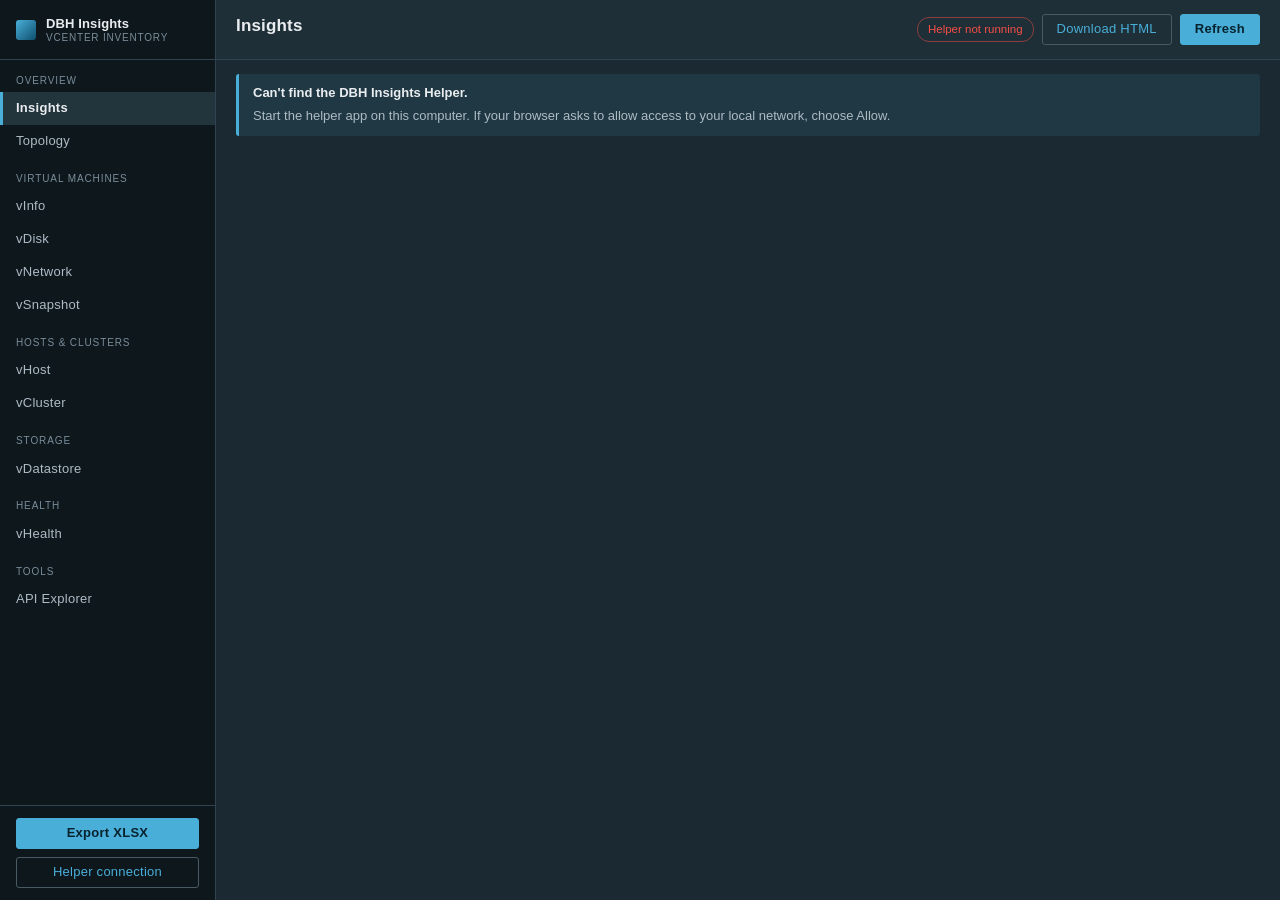
==== index.html @ 2257b647 "09-13-2026" ====
<!doctype html>
<html lang="en">
<head>
  <meta charset="utf-8">
  <meta name="viewport" content="width=device-width, initial-scale=1">
  <title>DBH Insights</title>
  <link rel="stylesheet" href="styles.css">
</head>
<body>
  <div class="app">
    <aside class="sidebar">
      <div class="brand">
        <span class="brand-mark"></span>
        <span class="brand-text">
          <strong>DBH Insights</strong>
          <small>vCenter inventory</small>
        </span>
      </div>
      <nav id="nav" class="nav" aria-label="Views"></nav>
      <div class="sidebar-footer">
        <button id="export" class="primary">Export XLSX</button>
        <button id="helperSettings" class="ghost">Helper connection</button>
      </div>
    </aside>

    <main class="content">
      <header class="topbar">
        <div class="titles">
          <h1 id="title">Insights</h1>
          <p id="status" class="status"></p>
        </div>
        <div class="actions">
          <span id="connection" class="conn">Looking for helper…</span>
          <select id="vcenterSelect" aria-label="vCenter" hidden></select>
          <input id="filter" type="search" placeholder="Filter rows…" autocomplete="off" aria-label="Filter rows">
          <button id="downloadHtml" class="ghost" hidden>Download HTML</button>
          <button id="refresh" class="primary">Refresh</button>
        </div>
      </header>

      <div id="notice" class="notice" hidden></div>
      <div id="warnings" class="warnings" hidden></div>

      <div id="dashboard" class="dashboard" hidden></div>

      <section id="topologyView" class="topology-view" hidden>
        <!-- Scripts are disabled inside the frame; app.js attaches the hover behaviour from outside. -->
        <iframe id="topologyFrame" title="Host and storage topology" sandbox="allow-same-origin"></iframe>
      </section>

      <section id="tableView" class="table-view" hidden>
        <div class="table-wrap">
          <table>
            <thead><tr id="headRow"></tr></thead>
            <tbody id="body"></tbody>
          </table>
          <p id="tableEmpty" class="table-empty" hidden></p>
        </div>
        <div class="pager">
          <label class="page-size">Rows per page
            <select id="pageSize">
              <option value="5">5</option>
              <option value="10">10</option>
              <option value="25">25</option>
              <option value="50">50</option>
              <option value="100">100</option>
              <option value="250">250</option>
              <option value="500">500</option>
              <option value="0">All</option>
            </select>
          </label>
          <span id="pageRange" class="page-range"></span>
          <span class="spacer"></span>
          <button id="pageFirst" class="ghost icon" aria-label="First page" title="First page">«</button>
          <button id="pagePrev" class="ghost icon" aria-label="Previous page" title="Previous page">‹</button>
          <span id="pageInfo" class="page-info"></span>
          <button id="pageNext" class="ghost icon" aria-label="Next page" title="Next page">›</button>
          <button id="pageLast" class="ghost icon" aria-label="Last page" title="Last page">»</button>
        </div>
      </section>

      <section id="explorerView" class="explorer" hidden>
        <div class="card">
          <p class="card-title">Send a request through the helper</p>
          <div class="explorer-row">
            <select id="explorerVcenter" aria-label="vCenter" hidden></select>
            <select id="explorerMode" aria-label="API">
              <option value="GET">REST GET</option>
              <option value="SOAP">SOAP</option>
            </select>
            <input id="explorerPath" value="/api/vcenter/vm" spellcheck="false" aria-label="REST path">
            <button id="explorerSend" class="primary">Send</button>
          </div>
          <textarea id="explorerBody" rows="6" spellcheck="false" aria-label="Request body"></textarea>
          <p id="explorerHint" class="hint"></p>
        </div>
        <pre id="explorerOutput" class="explorer-output"></pre>
      </section>
    </main>
  </div>

  <dialog id="helperDialog">
    <form method="dialog">
      <h2>Helper connection</h2>
      <p class="hint">Where this page finds the DBH Insights Helper running on your computer.</p>
      <label class="field">Helper URL
        <input id="helperUrl" type="text" spellcheck="false">
      </label>
      <div class="dialog-actions">
        <span class="spacer"></span>
        <button value="cancel" class="ghost">Cancel</button>
        <button value="save" class="primary">Save</button>
      </div>
    </form>
  </dialog>

  <script src="helper-client.js"></script>
  <script src="vim.js"></script>
  <script src="sheets.js"></script>
  <script src="insights.js"></script>
  <script src="xlsx.js"></script>
  <script src="report.js"></script>
  <script src="insights-report.js"></script>
  <script src="app.js"></script>
</body>
</html>
---- styles.css ----
/* DBH Insights dark theme.
 *
 * Follows VMware's Clarity dark palette: near-black blue-grey surfaces, #49AFD9
 * action blue, and Clarity's status colours. Dark only, by design. */

:root {
  --app-bg: #1b2a32;
  --sidebar-bg: #0e171c;
  --surface: #22343c;
  --surface-alt: #1e2f37;
  --row-alt: #1f313a;
  --row-hover: #2a4049;
  --header-bg: #17262e;

  --border: #314351;
  --border-strong: #495a63;

  --text: #eaedf0;
  --text-dim: #adbbc4;
  --text-faint: #798d99;

  --accent: #49afd9;
  --accent-hover: #89cbdf;
  --accent-dim: #0e4f6e;

  --success: #60b515;
  --warning: #f5c348;
  --danger: #f54f47;

  --sidebar-width: 216px;
  color-scheme: dark;
}

* { box-sizing: border-box; }

/* An author `display` beats the user agent's `[hidden] { display: none }`. */
[hidden] { display: none !important; }

html, body { height: 100%; }

body {
  margin: 0;
  font: 13px/1.45 "Metropolis", -apple-system, BlinkMacSystemFont, "Segoe UI", Roboto, sans-serif;
  color: var(--text);
  background: var(--app-bg);
  -webkit-font-smoothing: antialiased;
}

.app { display: flex; height: 100vh; }

/* ---- sidebar ---- */

.sidebar {
  width: var(--sidebar-width);
  flex: 0 0 var(--sidebar-width);
  background: var(--sidebar-bg);
  border-right: 1px solid var(--border);
  display: flex;
  flex-direction: column;
}

.brand {
  display: flex;
  align-items: center;
  gap: 10px;
  padding: 16px 16px 14px;
  border-bottom: 1px solid var(--border);
}

.brand-mark {
  width: 20px;
  height: 20px;
  border-radius: 3px;
  background: linear-gradient(135deg, var(--accent) 0%, var(--accent-dim) 100%);
  flex: none;
}

.brand-text { display: flex; flex-direction: column; line-height: 1.25; }
.brand-text strong { font-size: 13px; font-weight: 600; letter-spacing: 0.01em; }
.brand-text small { font-size: 10px; color: var(--text-faint); text-transform: uppercase; letter-spacing: 0.08em; }

.nav { display: flex; flex-direction: column; overflow-y: auto; flex: 1; padding-bottom: 8px; }

.nav-heading {
  margin: 14px 16px 4px;
  font-size: 10px;
  text-transform: uppercase;
  letter-spacing: 0.09em;
  color: var(--text-faint);
}

.nav-item {
  appearance: none;
  border: 0;
  border-left: 3px solid transparent;
  border-radius: 0;
  background: none;
  color: var(--text-dim);
  font: inherit;
  text-align: left;
  padding: 7px 16px 7px 13px;
  cursor: pointer;
  display: flex;
  justify-content: space-between;
  align-items: center;
  gap: 8px;
}
.nav-item:hover { background: var(--surface-alt); color: var(--text); }
.nav-item.active {
  background: var(--surface);
  border-left-color: var(--accent);
  color: var(--text);
  font-weight: 600;
}
.nav-item .count { font-size: 11px; color: var(--text-faint); font-variant-numeric: tabular-nums; font-weight: 400; }
.nav-item.active .count { color: var(--accent); }

.sidebar-footer {
  padding: 12px 16px;
  border-top: 1px solid var(--border);
  display: flex;
  flex-direction: column;
  gap: 8px;
}
.sidebar-footer button { width: 100%; }

/* ---- content ---- */

.content { flex: 1; display: flex; flex-direction: column; min-width: 0; }

.topbar {
  display: flex;
  flex-wrap: wrap;
  align-items: flex-start;
  gap: 10px 16px;
  padding: 14px 20px;
  border-bottom: 1px solid var(--border);
  background: var(--surface-alt);
}

.titles { min-width: 0; }
.titles h1 { margin: 0; font-size: 17px; font-weight: 600; letter-spacing: 0.01em; }
.status { margin: 3px 0 0; color: var(--text-dim); font-size: 12px; overflow-wrap: anywhere; }

.actions { margin-left: auto; display: flex; flex-wrap: wrap; gap: 8px; align-items: center; }

.conn {
  font-size: 11.5px;
  color: var(--text-faint);
  padding: 3px 10px;
  border: 1px solid var(--border-strong);
  border-radius: 12px;
  white-space: nowrap;
}
.conn.ok { color: var(--success); border-color: rgba(96, 181, 21, 0.5); }
.conn.warn { color: var(--warning); border-color: rgba(245, 195, 72, 0.5); }
.conn.bad { color: var(--danger); border-color: rgba(245, 79, 71, 0.5); }

input[type="search"], input[type="text"], select, textarea {
  font: inherit;
  padding: 5px 10px;
  border: 1px solid var(--border-strong);
  border-radius: 3px;
  background: var(--app-bg);
  color: var(--text);
}
input[type="search"] { min-width: 200px; }
input::placeholder, textarea::placeholder { color: var(--text-faint); }
input:focus, select:focus, textarea:focus { outline: none; border-color: var(--accent); }

button {
  font: inherit;
  padding: 5px 14px;
  border-radius: 3px;
  cursor: pointer;
  border: 1px solid transparent;
  letter-spacing: 0.02em;
}
button.primary { background: var(--accent); border-color: var(--accent); color: #08232e; font-weight: 600; }
button.primary:hover:not(:disabled) { background: var(--accent-hover); border-color: var(--accent-hover); }
button.ghost { background: transparent; border-color: var(--border-strong); color: var(--accent); }
button.ghost:hover:not(:disabled) { border-color: var(--accent); color: var(--accent-hover); }
button.icon { padding: 3px 10px; font-size: 14px; line-height: 1.2; }
button:disabled { opacity: 0.45; cursor: default; }

:focus-visible { outline: 2px solid var(--accent); outline-offset: 1px; }

code { font-family: ui-monospace, SFMono-Regular, Menlo, Consolas, monospace; font-size: 0.95em; color: var(--accent-hover); }

.spacer { flex: 1; }

/* ---- notices and warnings ---- */

.notice, .warnings {
  margin: 14px 20px 0;
  padding: 10px 14px;
  border-radius: 3px;
  color: var(--text);
}
.notice { background: rgba(73, 175, 217, 0.1); border-left: 3px solid var(--accent); }
.notice p { margin: 4px 0 0; color: var(--text-dim); }
.warnings { background: rgba(245, 195, 72, 0.1); border-left: 3px solid var(--warning); }
.warnings ul { margin: 6px 0 0; padding-left: 18px; color: var(--text-dim); }

/* ---- table ---- */

.table-view { flex: 1; display: flex; flex-direction: column; min-height: 0; margin: 14px 20px 16px; }

.table-wrap {
  flex: 1;
  overflow: auto;
  border: 1px solid var(--border);
  border-radius: 3px 3px 0 0;
  background: var(--surface);
}

table { border-collapse: separate; border-spacing: 0; width: max-content; min-width: 100%; }

th, td {
  padding: 6px 12px;
  border-bottom: 1px solid var(--border);
  text-align: left;
  white-space: nowrap;
  max-width: 420px;
  overflow: hidden;
  text-overflow: ellipsis;
}

th {
  position: sticky;
  top: 0;
  z-index: 1;
  background: var(--header-bg);
  color: var(--text-dim);
  font-weight: 600;
  font-size: 11px;
  text-transform: uppercase;
  letter-spacing: 0.06em;
  cursor: pointer;
  user-select: none;
  border-bottom: 1px solid var(--border-strong);
}
th:hover { color: var(--text); }
th.sorted { color: var(--accent); }
th .arrow { font-size: 9px; margin-left: 5px; }
th.num { text-align: right; }

tbody tr:nth-child(even) { background: var(--row-alt); }
tbody tr:hover { background: var(--row-hover); }

td.num { text-align: right; font-variant-numeric: tabular-nums; }
td.empty { color: var(--text-faint); }
td.bool-true { color: var(--success); }
td.bool-false { color: var(--text-dim); }

.table-empty { margin: 0; padding: 18px 14px; color: var(--text-faint); }

/* ---- pager ---- */

.pager {
  display: flex;
  flex-wrap: wrap;
  align-items: center;
  gap: 8px 10px;
  padding: 8px 12px;
  border: 1px solid var(--border);
  border-top: 0;
  border-radius: 0 0 3px 3px;
  background: var(--header-bg);
  color: var(--text-dim);
  font-size: 12px;
}
.page-size { display: flex; align-items: center; gap: 8px; }
.page-size select { padding: 2px 6px; }
.page-range, .page-info { font-variant-numeric: tabular-nums; white-space: nowrap; }
.page-info { min-width: 92px; text-align: center; }

/* ---- topology ---- */

.topology-view { flex: 1; display: flex; min-height: 0; }
.topology-view iframe { flex: 1; width: 100%; border: 0; background: var(--app-bg); }

/* ---- API explorer ---- */

.explorer { flex: 1; overflow-y: auto; padding: 14px 20px 20px; display: flex; flex-direction: column; gap: 14px; }
.explorer-row { display: flex; flex-wrap: wrap; gap: 8px; margin-bottom: 8px; }
.explorer-row input { flex: 1 1 260px; min-width: 0; font-family: ui-monospace, SFMono-Regular, Menlo, Consolas, monospace; }
.explorer textarea { width: 100%; font-family: ui-monospace, SFMono-Regular, Menlo, Consolas, monospace; font-size: 12px; resize: vertical; }
.explorer .hint { margin: 6px 0 0; color: var(--text-faint); font-size: 12px; }
.explorer-output {
  margin: 0;
  padding: 12px 14px;
  border: 1px solid var(--border);
  border-radius: 3px;
  background: var(--surface);
  font: 12px/1.5 ui-monospace, SFMono-Regular, Menlo, Consolas, monospace;
  white-space: pre-wrap;
  overflow-wrap: anywhere;
}
.explorer-output:empty { display: none; }

/* ---- helper dialog ---- */

dialog {
  border: 1px solid var(--border-strong);
  border-radius: 3px;
  background: var(--surface);
  color: var(--text);
  width: min(460px, calc(100vw - 32px));
  padding: 20px;
}
dialog::backdrop { background: rgba(0, 0, 0, 0.6); }
dialog h2 { font-size: 15px; margin: 0 0 4px; font-weight: 600; }
dialog .hint { color: var(--text-dim); margin: 0 0 14px; font-size: 12px; }
.field { display: grid; gap: 5px; color: var(--text-dim); font-size: 12px; }
.dialog-actions { display: flex; gap: 8px; margin-top: 16px; align-items: center; }

/* ---- scrollbars ---- */

::-webkit-scrollbar { width: 10px; height: 10px; }
::-webkit-scrollbar-track { background: var(--app-bg); }
::-webkit-scrollbar-thumb { background: var(--border-strong); border-radius: 5px; border: 2px solid var(--app-bg); }
::-webkit-scrollbar-thumb:hover { background: var(--text-faint); }

/* ---- Insights dashboard ---- */

.dashboard {
  flex: 1;
  overflow-y: auto;
  padding: 16px 20px 24px;
  display: flex;
  flex-direction: column;
  gap: 14px;
}

.kpi-row { display: grid; grid-template-columns: repeat(auto-fit, minmax(190px, 1fr)); gap: 14px; }

.card { background: var(--surface); border: 1px solid var(--border); border-radius: 4px; padding: 14px 16px; }

.card-title {
  font-size: 10.5px;
  text-transform: uppercase;
  letter-spacing: 0.09em;
  color: var(--text-faint);
  margin: 0 0 10px;
}

.kpi { position: relative; padding-left: 18px; }
.kpi::before {
  content: "";
  position: absolute;
  left: 0; top: 14px; bottom: 14px;
  width: 3px;
  border-radius: 2px;
  background: var(--accent);
}
.kpi.muted::before { background: var(--border-strong); }

.kpi-value { font-size: 30px; font-weight: 300; line-height: 1.05; font-variant-numeric: tabular-nums; }
.kpi-label { font-size: 10.5px; text-transform: uppercase; letter-spacing: 0.09em; color: var(--text-faint); margin: 0 0 8px; }
.kpi-sub { font-size: 11.5px; color: var(--text-dim); margin-top: 6px; }

.panel-row { display: grid; grid-template-columns: minmax(260px, 340px) 1fr; gap: 14px; align-items: start; }
@media (max-width: 1000px) { .panel-row { grid-template-columns: 1fr; } }

.gauge-wrap { display: flex; align-items: center; gap: 18px; flex-wrap: wrap; }
.gauge { flex: none; }
.gauge-track { fill: none; stroke: var(--app-bg); stroke-width: 13; }
.gauge-fill { fill: none; stroke: var(--accent); stroke-width: 13; stroke-linecap: round; }
.gauge-pct { fill: var(--text); font-size: 21px; font-weight: 300; text-anchor: middle; }
.gauge-cap { fill: var(--text-faint); font-size: 8.5px; text-anchor: middle; letter-spacing: 0.08em; }

.stat-list { display: flex; flex-direction: column; gap: 9px; flex: 1; min-width: 140px; }
.stat { display: flex; justify-content: space-between; gap: 12px; font-size: 12.5px; }
.stat .k { color: var(--text-dim); }
.stat .v { font-variant-numeric: tabular-nums; }

.bars { display: flex; flex-direction: column; gap: 11px; }
.bar-row { display: grid; grid-template-columns: 1fr auto; gap: 4px 12px; font-size: 12.5px; }
.bar-name { overflow: hidden; text-overflow: ellipsis; white-space: nowrap; }
.bar-val { color: var(--text-dim); font-variant-numeric: tabular-nums; }
.bar-track { grid-column: 1 / -1; height: 6px; background: var(--app-bg); border-radius: 3px; overflow: hidden; }
.bar-fill { height: 100%; border-radius: 3px; background: var(--accent); }
.bar-fill.warn { background: var(--warning); }
.bar-fill.crit { background: var(--danger); }
.bar-fill.nfs { background: var(--success); }
.bar-fill.vmfs { background: var(--accent); }

.mini-wrap { overflow-x: auto; }
.mini-table { width: 100%; border-collapse: collapse; font-size: 12.5px; }
.mini-table th {
  position: static;
  background: none;
  cursor: default;
  text-align: left;
  font-size: 10px;
  text-transform: uppercase;
  letter-spacing: 0.07em;
  color: var(--text-faint);
  font-weight: 600;
  padding: 0 10px 7px 0;
  border-bottom: 1px solid var(--border);
}
.mini-table td { padding: 7px 10px 7px 0; border-bottom: 1px solid var(--border); max-width: none; }
.mini-table .num { text-align: right; font-variant-numeric: tabular-nums; }
.mini-table tr:last-child td { border-bottom: 0; }
.mini-table tbody tr:nth-child(even), .mini-table tbody tr:hover { background: none; }

.empty-note { color: var(--text-faint); margin: 0; }

/* ---- narrow screens ---- */

@media (max-width: 760px) {
  .app { flex-direction: column; height: auto; min-height: 100vh; }
  .sidebar { width: auto; flex: none; border-right: 0; border-bottom: 1px solid var(--border); }
  .nav { flex-direction: row; flex-wrap: wrap; overflow: visible; padding: 4px 8px 8px; }
  .nav-heading { display: none; }
  .nav-item { border-left: 0; border-bottom: 2px solid transparent; padding: 6px 10px; }
  .nav-item.active { border-bottom-color: var(--accent); }
  .sidebar-footer { flex-direction: row; flex-wrap: wrap; }
  .sidebar-footer button { width: auto; flex: 1 1 auto; }
  .topbar, .table-view, .dashboard, .explorer { padding-left: 16px; padding-right: 16px; }
  .table-view { margin: 12px 16px; padding: 0; min-height: 60vh; }
  .topology-view { min-height: 80vh; }
  .notice, .warnings { margin: 12px 16px 0; }
  .actions { margin-left: 0; width: 100%; }
  input[type="search"] { flex: 1; min-width: 0; }
}
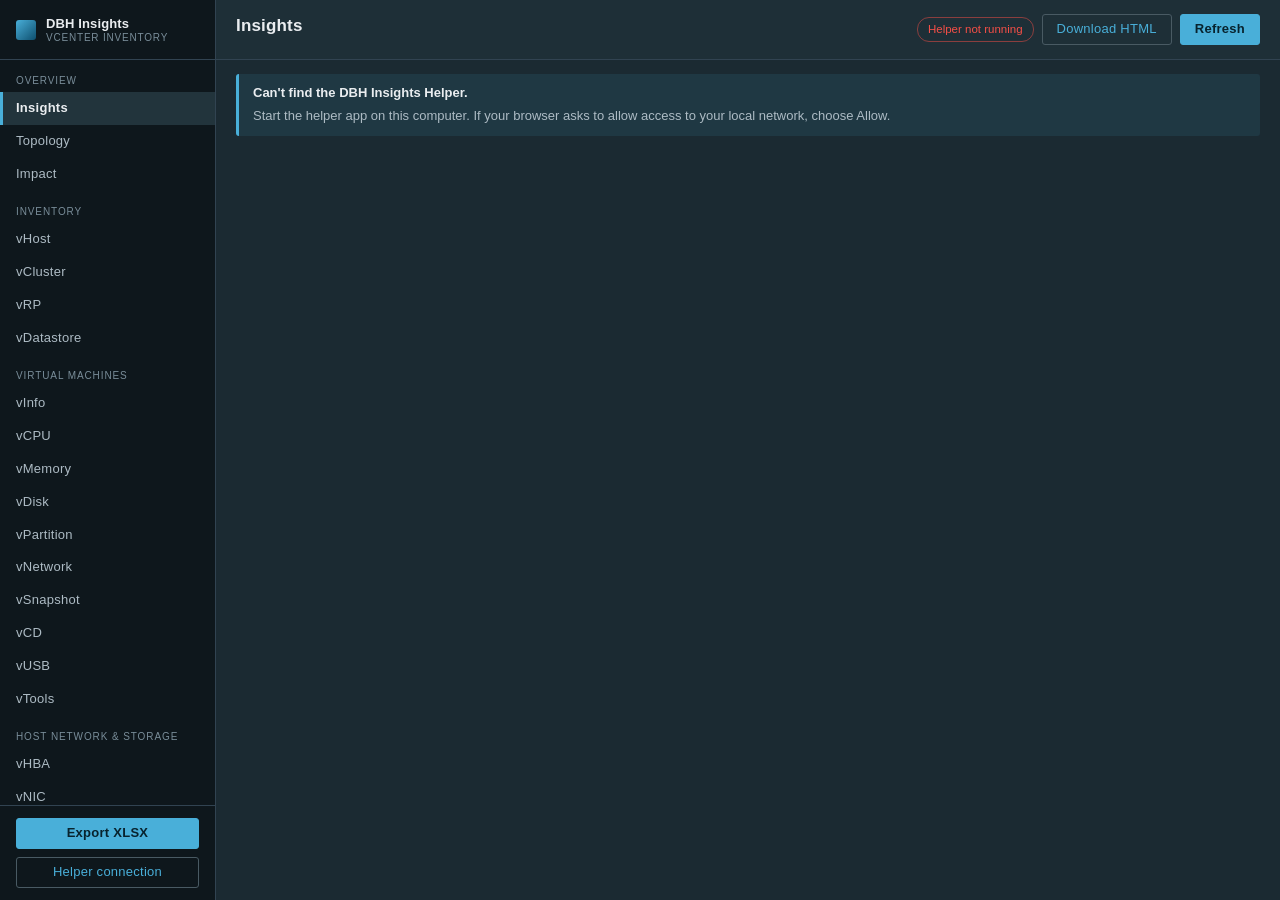
==== commit 1fa5e42f: "09-15-2026" ====
--- a/index.html
+++ b/index.html
@@ -46,6 +46,20 @@
       <section id="topologyView" class="topology-view" hidden>
         <!-- Scripts are disabled inside the frame; app.js attaches the hover behaviour from outside. -->
         <iframe id="topologyFrame" title="Host and storage topology" sandbox="allow-same-origin"></iframe>
+      </section>
+
+      <section id="impactView" class="impact" hidden>
+        <div class="impact-controls">
+          <label class="impact-pick" for="impactSearch">If this fails…</label>
+          <div class="combo">
+            <input id="impactSearch" type="text" role="combobox" aria-expanded="false" aria-controls="impactList"
+                   aria-autocomplete="list" aria-label="Host or datastore to assess" autocomplete="off" spellcheck="false"
+                   placeholder="Search hosts and datastores…">
+            <ul id="impactList" class="combo-list" role="listbox" aria-label="Hosts and datastores" hidden></ul>
+          </div>
+          <p class="hint">Answers from the inventory already loaded: which VMs sit on it, which hosts reach it, and whether the cluster could take the load.</p>
+        </div>
+        <div id="impactResult" class="impact-result"></div>
       </section>
 
       <section id="tableView" class="table-view" hidden>
@@ -118,6 +132,7 @@
   <script src="vim.js"></script>
   <script src="sheets.js"></script>
   <script src="insights.js"></script>
+  <script src="impact.js"></script>
   <script src="xlsx.js"></script>
   <script src="report.js"></script>
   <script src="insights-report.js"></script>
--- a/styles.css
+++ b/styles.css
@@ -426,3 +426,83 @@
   .actions { margin-left: 0; width: 100%; }
   input[type="search"] { flex: 1; min-width: 0; }
 }
+
+/* ---- Impact ---- */
+
+.impact {
+  flex: 1;
+  overflow-y: auto;
+  padding: 16px 20px 24px;
+  display: flex;
+  flex-direction: column;
+  gap: 14px;
+}
+
+.impact-controls { display: flex; flex-wrap: wrap; align-items: center; gap: 8px 18px; }
+.impact-pick { color: var(--text-dim); font-size: 12px; }
+
+.combo { position: relative; }
+.combo input { width: 320px; max-width: 60vw; }
+.combo-list {
+  position: absolute;
+  z-index: 20;
+  top: calc(100% + 4px);
+  left: 0;
+  width: max(320px, 100%);
+  max-height: 340px;
+  overflow-y: auto;
+  margin: 0;
+  padding: 4px 0;
+  list-style: none;
+  background: var(--surface);
+  border: 1px solid var(--border-strong);
+  border-radius: 4px;
+  box-shadow: 0 10px 28px rgba(0, 0, 0, 0.45);
+}
+.combo-group {
+  padding: 8px 12px 4px;
+  font-size: 10px;
+  text-transform: uppercase;
+  letter-spacing: 0.09em;
+  color: var(--text-faint);
+}
+.combo-option {
+  display: flex;
+  align-items: baseline;
+  justify-content: space-between;
+  gap: 14px;
+  padding: 6px 12px;
+  font-size: 12.5px;
+  cursor: pointer;
+}
+.combo-option .combo-detail { color: var(--text-faint); font-size: 11.5px; white-space: nowrap; }
+.combo-option .combo-label { overflow: hidden; text-overflow: ellipsis; white-space: nowrap; }
+.combo-option:hover, .combo-option.active { background: var(--row-hover); }
+.combo-option.active .combo-label { color: var(--accent); }
+.combo-option[aria-selected="true"] .combo-label { font-weight: 600; }
+.combo-empty { padding: 8px 12px; color: var(--text-faint); font-size: 12px; }
+.impact-controls .hint { margin: 0; color: var(--text-faint); font-size: 12px; flex: 1 1 260px; }
+
+.impact-result { display: flex; flex-direction: column; gap: 14px; }
+.impact-head h2 { margin: 0; font-size: 16px; font-weight: 600; }
+.impact-sub { margin: 3px 0 0; color: var(--text-dim); font-size: 12px; }
+.impact-note { margin: 0 0 10px; color: var(--text-faint); font-size: 12px; }
+
+.verdict {
+  border: 1px solid var(--border);
+  border-left: 3px solid var(--border-strong);
+  border-radius: 4px;
+  background: var(--surface);
+  padding: 12px 16px;
+}
+.verdict strong { font-size: 13.5px; font-weight: 600; }
+.verdict p { margin: 5px 0 0; color: var(--text-dim); font-size: 12.5px; }
+.verdict.crit { border-left-color: var(--danger); background: rgba(245, 79, 71, 0.08); }
+.verdict.crit strong { color: var(--danger); }
+.verdict.warn { border-left-color: var(--warning); background: rgba(245, 195, 72, 0.08); }
+.verdict.warn strong { color: var(--warning); }
+.verdict.low { border-left-color: var(--success); background: rgba(96, 181, 21, 0.08); }
+.verdict.low strong { color: var(--success); }
+
+.impact-scroll { max-height: 46vh; overflow-y: auto; }
+.impact-scroll .mini-table thead th { position: sticky; top: 0; background: var(--surface); z-index: 1; }
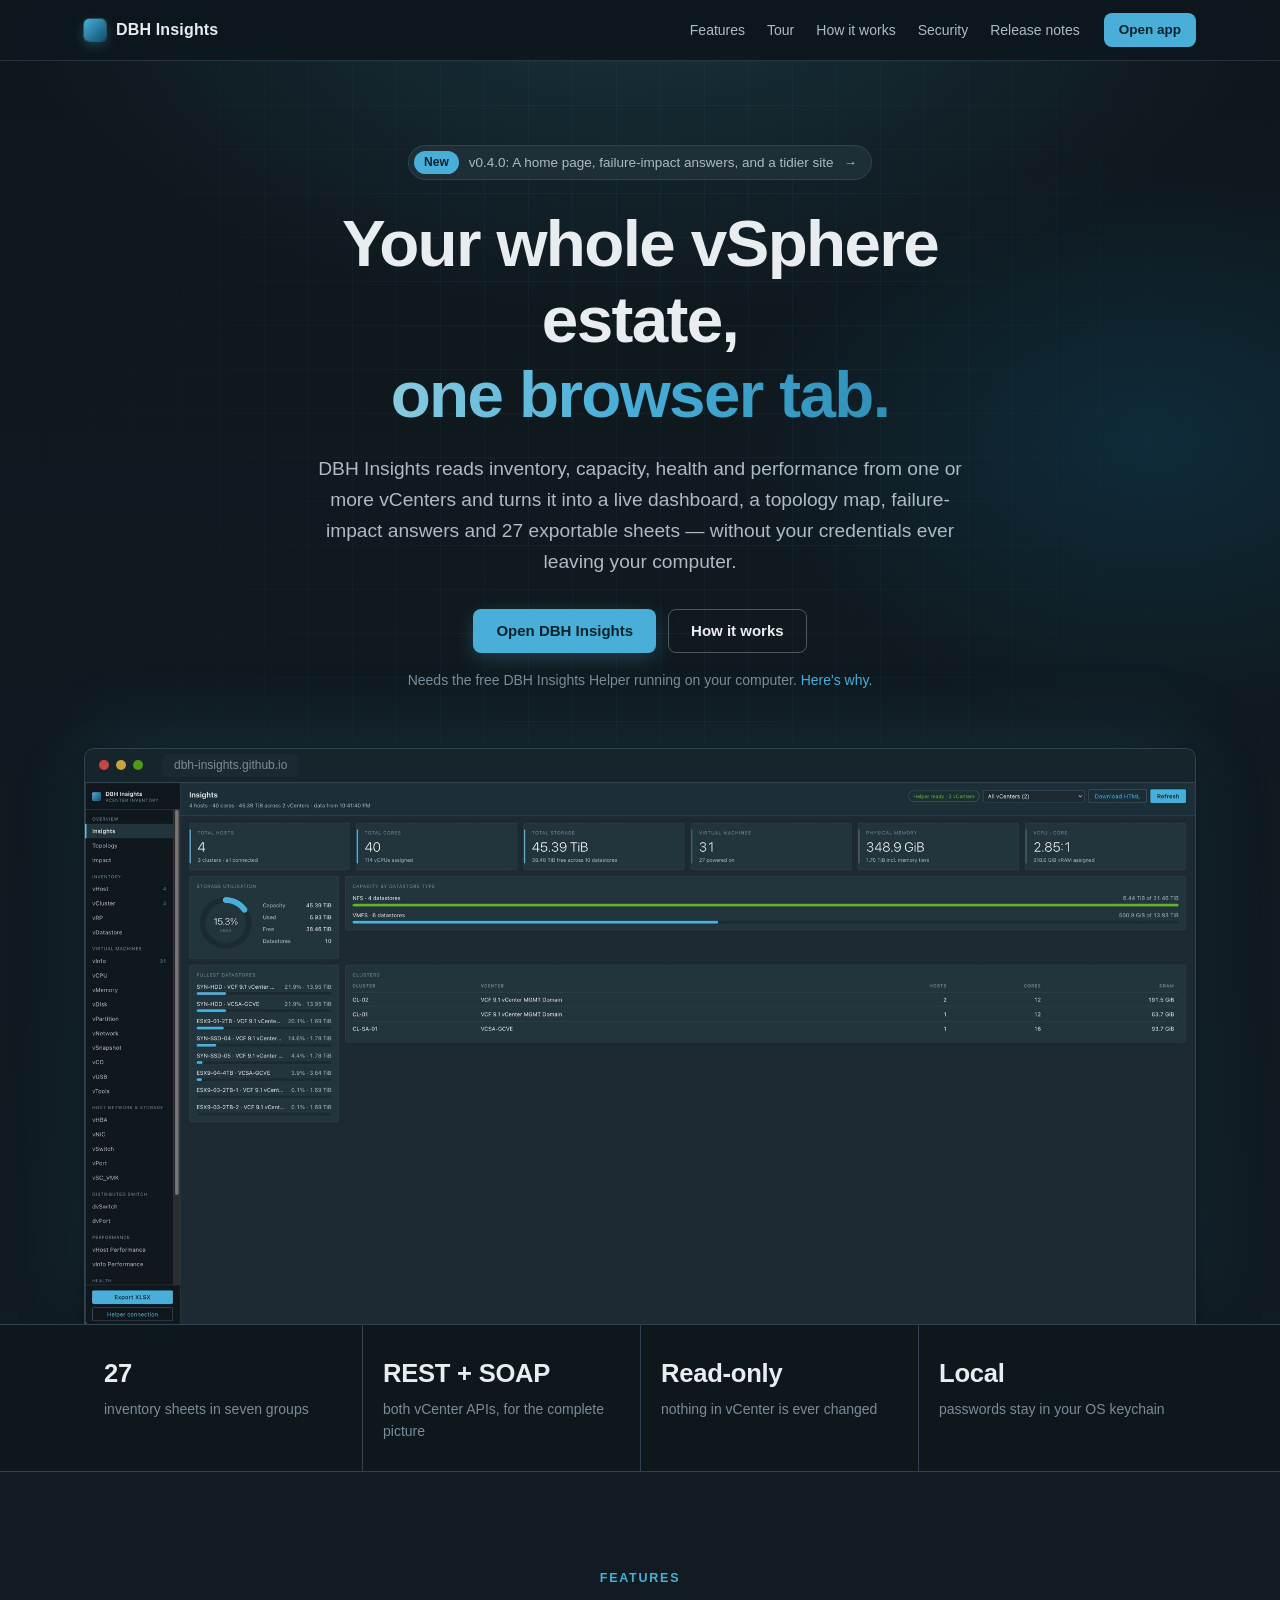
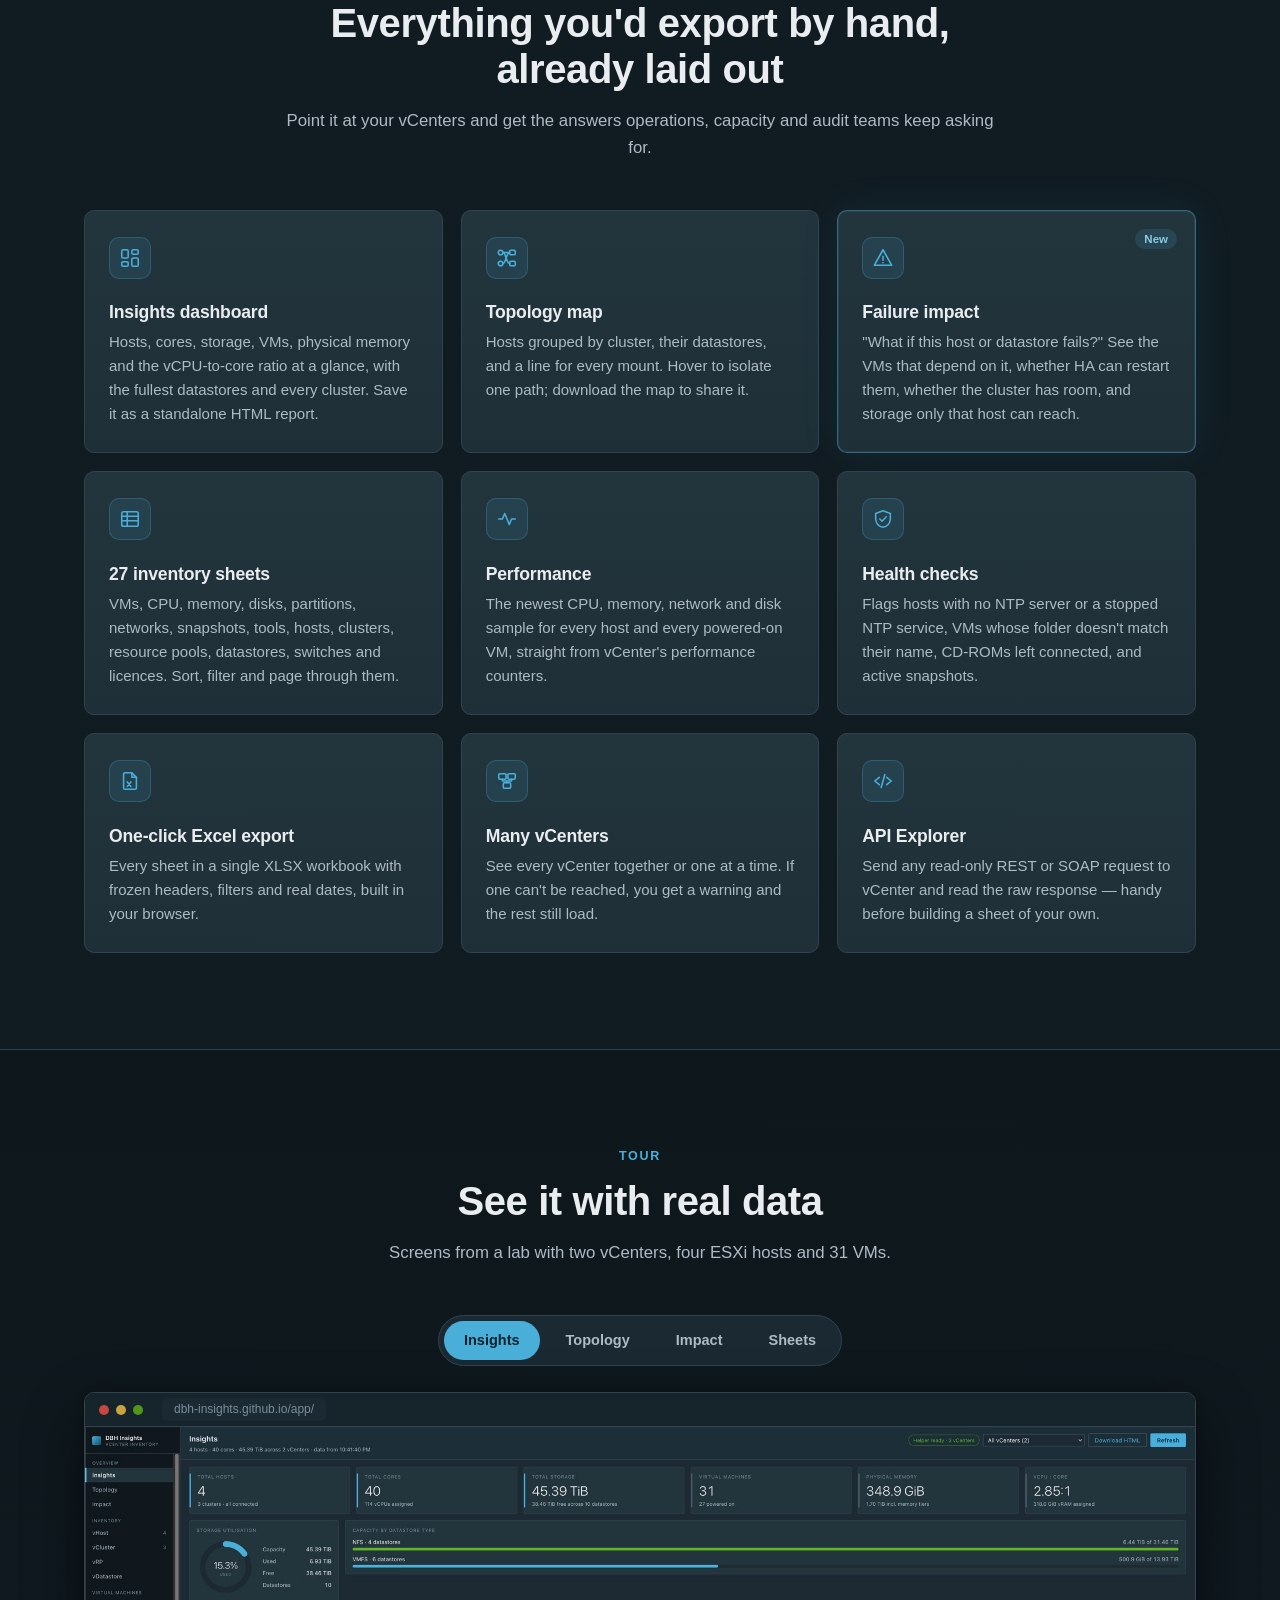
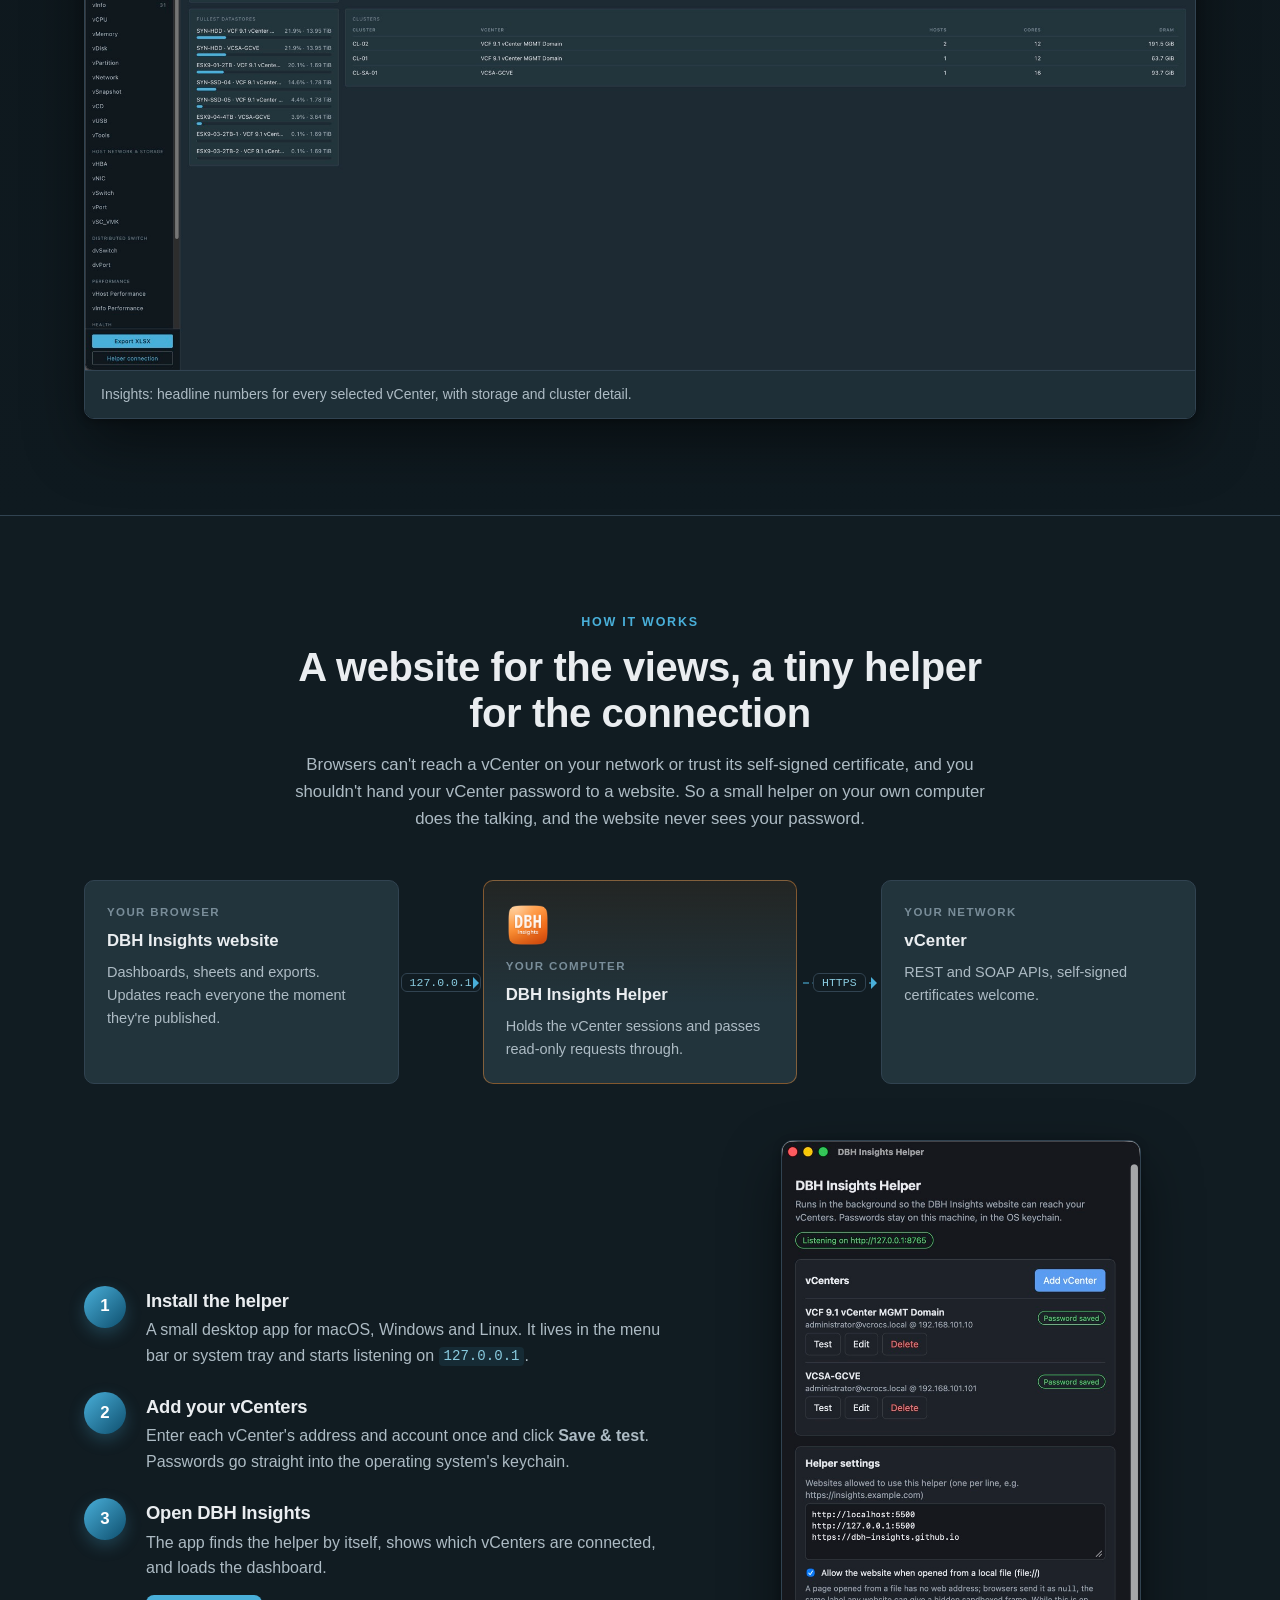
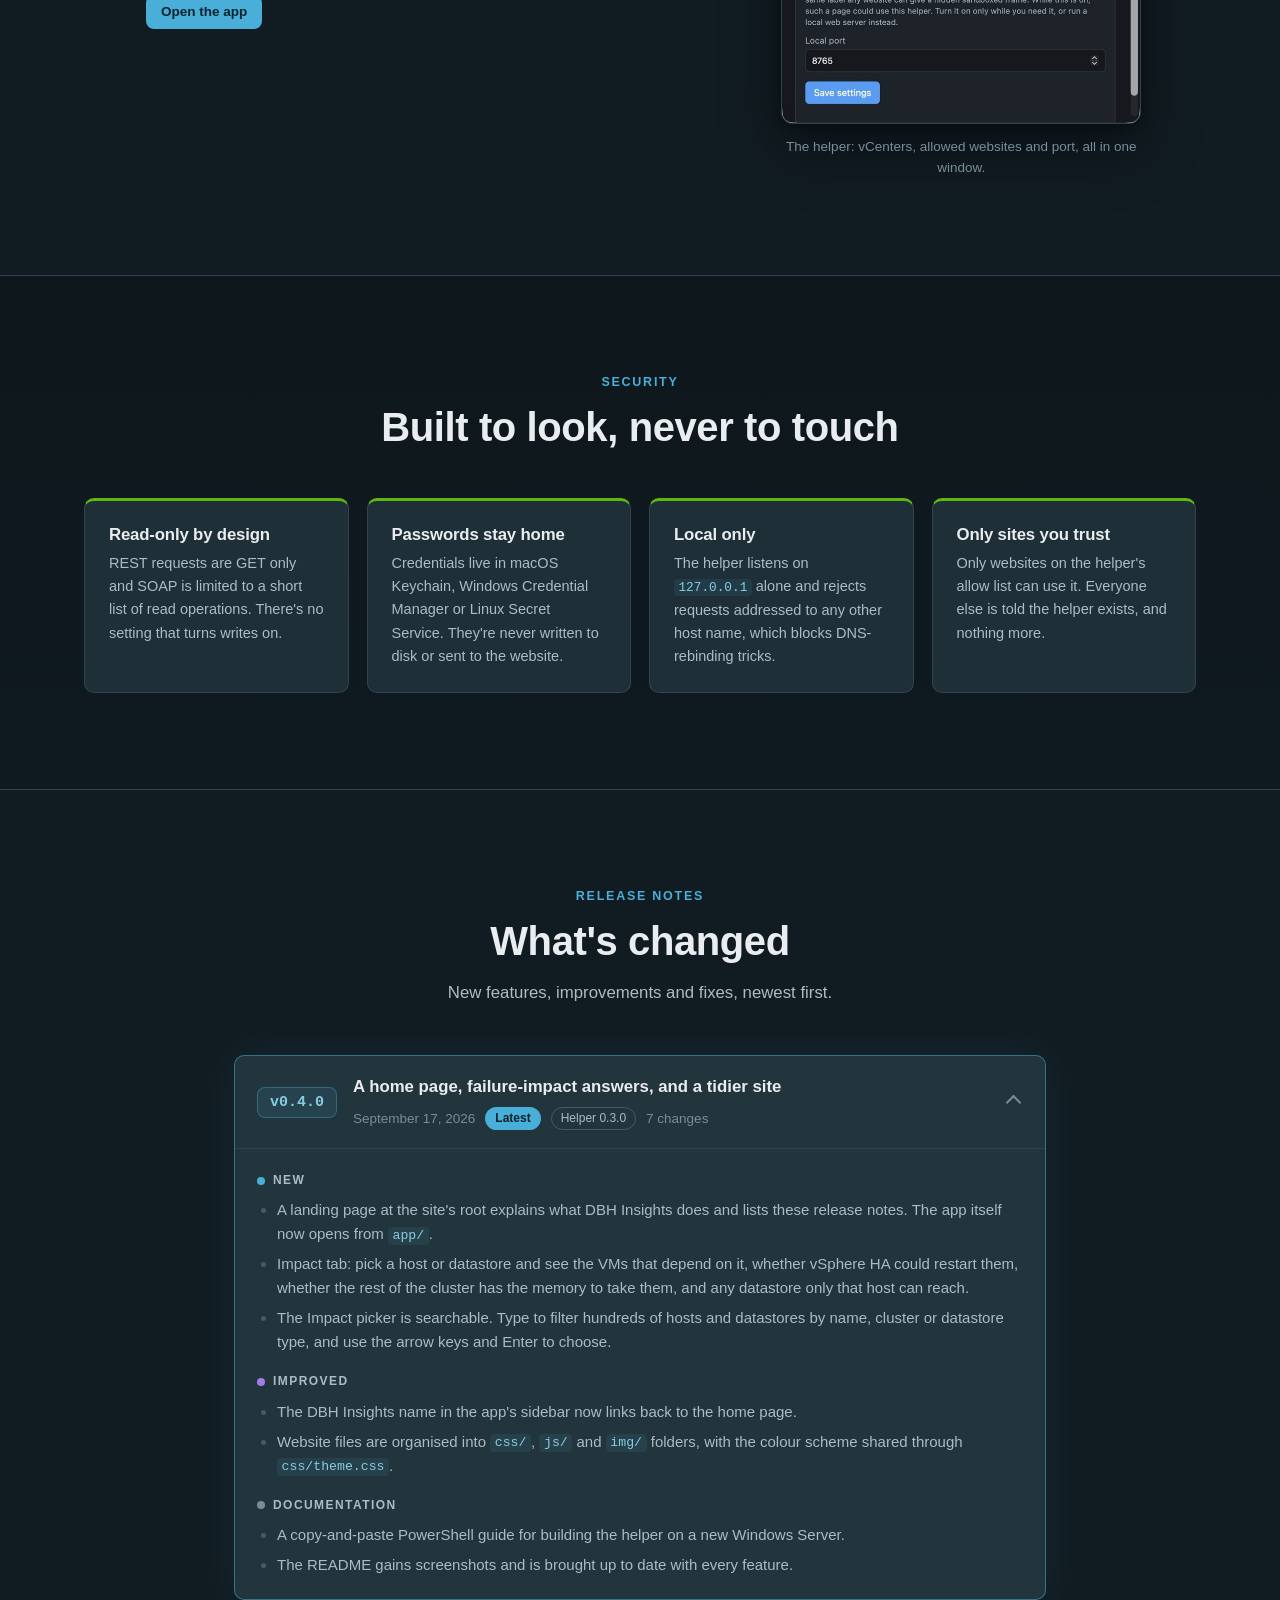
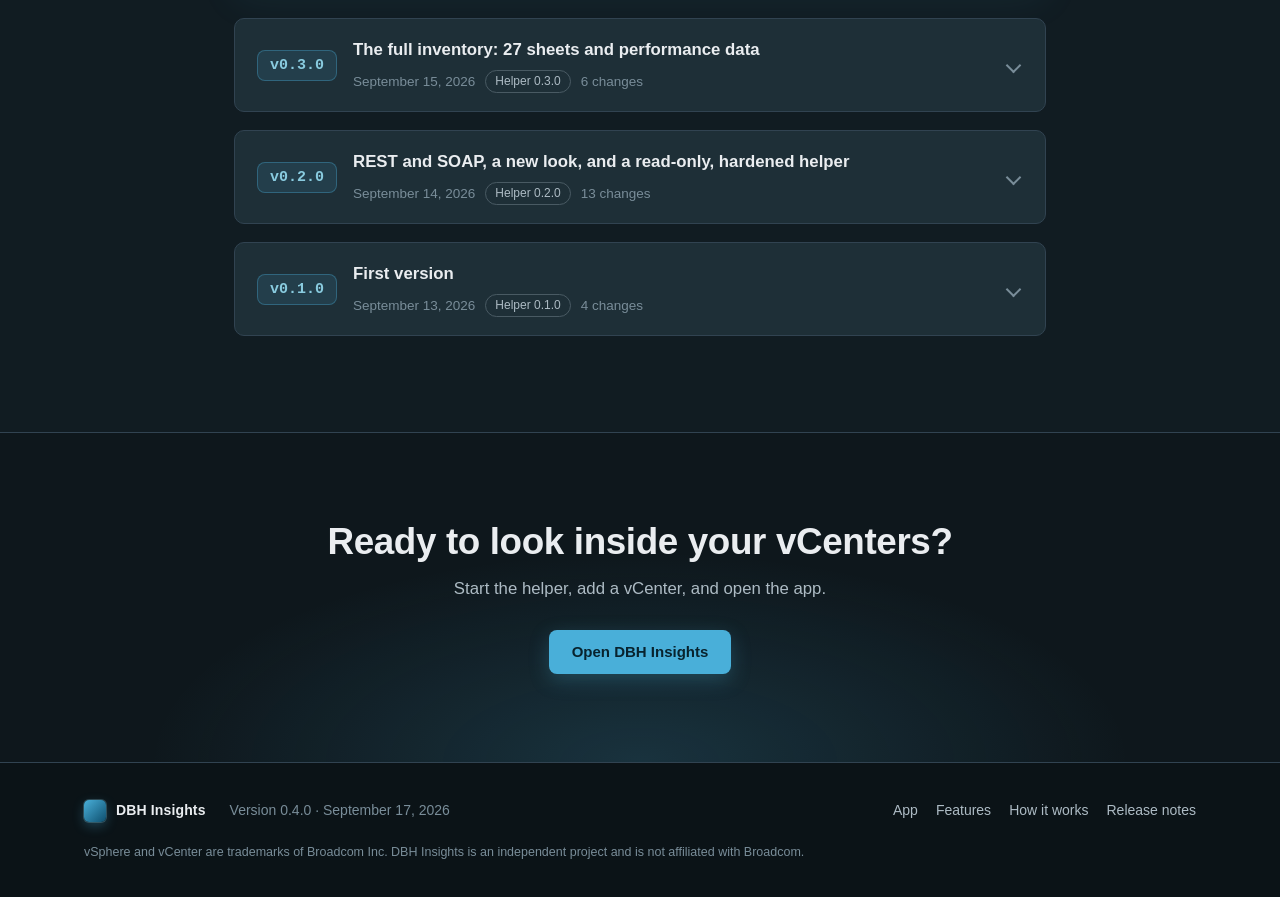
==== commit f08e2971: "09-17-2026" ====
--- a/index.html
+++ b/index.html
@@ -3,139 +3,293 @@
 <head>
   <meta charset="utf-8">
   <meta name="viewport" content="width=device-width, initial-scale=1">
-  <title>DBH Insights</title>
-  <link rel="stylesheet" href="styles.css">
+  <title>DBH Insights · vCenter inventory, capacity and failure impact in your browser</title>
+  <meta name="description" content="DBH Insights reads inventory, capacity, health and performance from your vCenters and turns it into a dashboard, a topology map, failure-impact answers and 27 exportable sheets. Read-only, and your credentials never leave your computer.">
+  <link rel="stylesheet" href="css/theme.css">
+  <link rel="stylesheet" href="css/landing.css">
 </head>
 <body>
-  <div class="app">
-    <aside class="sidebar">
-      <div class="brand">
-        <span class="brand-mark"></span>
-        <span class="brand-text">
-          <strong>DBH Insights</strong>
-          <small>vCenter inventory</small>
-        </span>
-      </div>
-      <nav id="nav" class="nav" aria-label="Views"></nav>
-      <div class="sidebar-footer">
-        <button id="export" class="primary">Export XLSX</button>
-        <button id="helperSettings" class="ghost">Helper connection</button>
-      </div>
-    </aside>
-
-    <main class="content">
-      <header class="topbar">
-        <div class="titles">
-          <h1 id="title">Insights</h1>
-          <p id="status" class="status"></p>
-        </div>
-        <div class="actions">
-          <span id="connection" class="conn">Looking for helper…</span>
-          <select id="vcenterSelect" aria-label="vCenter" hidden></select>
-          <input id="filter" type="search" placeholder="Filter rows…" autocomplete="off" aria-label="Filter rows">
-          <button id="downloadHtml" class="ghost" hidden>Download HTML</button>
-          <button id="refresh" class="primary">Refresh</button>
-        </div>
-      </header>
-
-      <div id="notice" class="notice" hidden></div>
-      <div id="warnings" class="warnings" hidden></div>
-
-      <div id="dashboard" class="dashboard" hidden></div>
-
-      <section id="topologyView" class="topology-view" hidden>
-        <!-- Scripts are disabled inside the frame; app.js attaches the hover behaviour from outside. -->
-        <iframe id="topologyFrame" title="Host and storage topology" sandbox="allow-same-origin"></iframe>
-      </section>
-
-      <section id="impactView" class="impact" hidden>
-        <div class="impact-controls">
-          <label class="impact-pick" for="impactSearch">If this fails…</label>
-          <div class="combo">
-            <input id="impactSearch" type="text" role="combobox" aria-expanded="false" aria-controls="impactList"
-                   aria-autocomplete="list" aria-label="Host or datastore to assess" autocomplete="off" spellcheck="false"
-                   placeholder="Search hosts and datastores…">
-            <ul id="impactList" class="combo-list" role="listbox" aria-label="Hosts and datastores" hidden></ul>
-          </div>
-          <p class="hint">Answers from the inventory already loaded: which VMs sit on it, which hosts reach it, and whether the cluster could take the load.</p>
-        </div>
-        <div id="impactResult" class="impact-result"></div>
-      </section>
-
-      <section id="tableView" class="table-view" hidden>
-        <div class="table-wrap">
-          <table>
-            <thead><tr id="headRow"></tr></thead>
-            <tbody id="body"></tbody>
-          </table>
-          <p id="tableEmpty" class="table-empty" hidden></p>
-        </div>
-        <div class="pager">
-          <label class="page-size">Rows per page
-            <select id="pageSize">
-              <option value="5">5</option>
-              <option value="10">10</option>
-              <option value="25">25</option>
-              <option value="50">50</option>
-              <option value="100">100</option>
-              <option value="250">250</option>
-              <option value="500">500</option>
-              <option value="0">All</option>
-            </select>
-          </label>
-          <span id="pageRange" class="page-range"></span>
-          <span class="spacer"></span>
-          <button id="pageFirst" class="ghost icon" aria-label="First page" title="First page">«</button>
-          <button id="pagePrev" class="ghost icon" aria-label="Previous page" title="Previous page">‹</button>
-          <span id="pageInfo" class="page-info"></span>
-          <button id="pageNext" class="ghost icon" aria-label="Next page" title="Next page">›</button>
-          <button id="pageLast" class="ghost icon" aria-label="Last page" title="Last page">»</button>
-        </div>
-      </section>
-
-      <section id="explorerView" class="explorer" hidden>
-        <div class="card">
-          <p class="card-title">Send a request through the helper</p>
-          <div class="explorer-row">
-            <select id="explorerVcenter" aria-label="vCenter" hidden></select>
-            <select id="explorerMode" aria-label="API">
-              <option value="GET">REST GET</option>
-              <option value="SOAP">SOAP</option>
-            </select>
-            <input id="explorerPath" value="/api/vcenter/vm" spellcheck="false" aria-label="REST path">
-            <button id="explorerSend" class="primary">Send</button>
-          </div>
-          <textarea id="explorerBody" rows="6" spellcheck="false" aria-label="Request body"></textarea>
-          <p id="explorerHint" class="hint"></p>
-        </div>
-        <pre id="explorerOutput" class="explorer-output"></pre>
-      </section>
-    </main>
-  </div>
-
-  <dialog id="helperDialog">
-    <form method="dialog">
-      <h2>Helper connection</h2>
-      <p class="hint">Where this page finds the DBH Insights Helper running on your computer.</p>
-      <label class="field">Helper URL
-        <input id="helperUrl" type="text" spellcheck="false">
-      </label>
-      <div class="dialog-actions">
-        <span class="spacer"></span>
-        <button value="cancel" class="ghost">Cancel</button>
-        <button value="save" class="primary">Save</button>
-      </div>
-    </form>
-  </dialog>
-
-  <script src="helper-client.js"></script>
-  <script src="vim.js"></script>
-  <script src="sheets.js"></script>
-  <script src="insights.js"></script>
-  <script src="impact.js"></script>
-  <script src="xlsx.js"></script>
-  <script src="report.js"></script>
-  <script src="insights-report.js"></script>
-  <script src="app.js"></script>
+  <a class="skip" href="#main">Skip to content</a>
+
+  <header class="topnav">
+    <div class="wrap topnav-inner">
+      <a class="logo" href="index.html" aria-label="DBH Insights home">
+        <span class="logo-mark" aria-hidden="true"></span>
+        <span>DBH Insights</span>
+      </a>
+      <nav class="topnav-links" aria-label="Page sections">
+        <a href="#features">Features</a>
+        <a href="#tour">Tour</a>
+        <a href="#how">How it works</a>
+        <a href="#security">Security</a>
+        <a href="#release-notes">Release notes</a>
+      </nav>
+      <a class="btn btn-primary btn-sm" href="app/index.html">Open app</a>
+    </div>
+  </header>
+
+  <main id="main">
+    <!-- Hero -->
+    <section class="hero">
+      <div class="wrap hero-inner">
+        <a class="pill" href="#release-notes" id="whatsNew">
+          <span class="pill-tag">New</span>
+          <span id="whatsNewText">See what's new in DBH Insights</span>
+          <span aria-hidden="true">→</span>
+        </a>
+        <h1>Your whole vSphere estate,<br><span class="grad">one browser tab.</span></h1>
+        <p class="lead">
+          DBH Insights reads inventory, capacity, health and performance from one or more vCenters and turns it
+          into a live dashboard, a topology map, failure-impact answers and 27 exportable sheets —
+          without your credentials ever leaving your computer.
+        </p>
+        <div class="hero-actions">
+          <a class="btn btn-primary" href="app/index.html">Open DBH Insights</a>
+          <a class="btn btn-ghost" href="#how">How it works</a>
+        </div>
+        <p class="hero-note">Needs the free DBH Insights Helper running on your computer. <a href="#how">Here's why.</a></p>
+      </div>
+
+      <div class="wrap">
+        <figure class="shot shot-hero">
+          <div class="shot-bar" aria-hidden="true"><i></i><i></i><i></i><span>dbh-insights.github.io</span></div>
+          <img src="img/insights.jpg" width="2000" height="979"
+               alt="The Insights dashboard: total hosts, cores, storage, virtual machines, physical memory and vCPU-to-core ratio, with a storage gauge, capacity by datastore type, the fullest datastores and a cluster table">
+        </figure>
+      </div>
+    </section>
+
+    <!-- Stats -->
+    <section class="stats" aria-label="At a glance">
+      <div class="wrap stats-grid">
+        <div class="stat"><strong>27</strong><span>inventory sheets in seven groups</span></div>
+        <div class="stat"><strong>REST + SOAP</strong><span>both vCenter APIs, for the complete picture</span></div>
+        <div class="stat"><strong>Read-only</strong><span>nothing in vCenter is ever changed</span></div>
+        <div class="stat"><strong>Local</strong><span>passwords stay in your OS keychain</span></div>
+      </div>
+    </section>
+
+    <!-- Features -->
+    <section class="section" id="features">
+      <div class="wrap">
+        <header class="section-head">
+          <p class="eyebrow">Features</p>
+          <h2>Everything you'd export by hand, already laid out</h2>
+          <p>Point it at your vCenters and get the answers operations, capacity and audit teams keep asking for.</p>
+        </header>
+
+        <div class="features">
+          <article class="feature">
+            <svg class="icon" viewBox="0 0 24 24" aria-hidden="true"><rect x="3" y="3" width="7" height="9" rx="1.5"/><rect x="14" y="3" width="7" height="5" rx="1.5"/><rect x="14" y="12" width="7" height="9" rx="1.5"/><rect x="3" y="16" width="7" height="5" rx="1.5"/></svg>
+            <h3>Insights dashboard</h3>
+            <p>Hosts, cores, storage, VMs, physical memory and the vCPU-to-core ratio at a glance, with the fullest datastores and every cluster. Save it as a standalone HTML report.</p>
+          </article>
+          <article class="feature">
+            <svg class="icon" viewBox="0 0 24 24" aria-hidden="true"><circle cx="5" cy="6" r="2.5"/><circle cx="5" cy="18" r="2.5"/><rect x="15" y="3.5" width="6" height="5" rx="1.2"/><rect x="15" y="15.5" width="6" height="5" rx="1.2"/><path d="M7.5 6C11 6 11 18 15 18M7.5 18C11 18 11 6 15 6M7.5 6H15"/></svg>
+            <h3>Topology map</h3>
+            <p>Hosts grouped by cluster, their datastores, and a line for every mount. Hover to isolate one path; download the map to share it.</p>
+          </article>
+          <article class="feature feature-accent">
+            <svg class="icon" viewBox="0 0 24 24" aria-hidden="true"><path d="M12 3 2.5 20h19L12 3Z"/><path d="M12 10v4.5M12 17.2v.1"/></svg>
+            <h3>Failure impact</h3>
+            <p>"What if this host or datastore fails?" See the VMs that depend on it, whether HA can restart them, whether the cluster has room, and storage only that host can reach.</p>
+          </article>
+          <article class="feature">
+            <svg class="icon" viewBox="0 0 24 24" aria-hidden="true"><rect x="3" y="4" width="18" height="16" rx="2"/><path d="M3 9h18M3 14h18M9 4v16"/></svg>
+            <h3>27 inventory sheets</h3>
+            <p>VMs, CPU, memory, disks, partitions, networks, snapshots, tools, hosts, clusters, resource pools, datastores, switches and licences. Sort, filter and page through them.</p>
+          </article>
+          <article class="feature">
+            <svg class="icon" viewBox="0 0 24 24" aria-hidden="true"><path d="M3 12h4l2.5-6 5 12 2.5-6h4"/></svg>
+            <h3>Performance</h3>
+            <p>The newest CPU, memory, network and disk sample for every host and every powered-on VM, straight from vCenter's performance counters.</p>
+          </article>
+          <article class="feature">
+            <svg class="icon" viewBox="0 0 24 24" aria-hidden="true"><path d="M12 3 4 6v6c0 4.5 3.4 8.2 8 9 4.6-.8 8-4.5 8-9V6l-8-3Z"/><path d="m8.5 12 2.5 2.5 4.5-5"/></svg>
+            <h3>Health checks</h3>
+            <p>Flags hosts with no NTP server or a stopped NTP service, VMs whose folder doesn't match their name, CD-ROMs left connected, and active snapshots.</p>
+          </article>
+          <article class="feature">
+            <svg class="icon" viewBox="0 0 24 24" aria-hidden="true"><path d="M14 3H6.5A1.5 1.5 0 0 0 5 4.5v15A1.5 1.5 0 0 0 6.5 21h11a1.5 1.5 0 0 0 1.5-1.5V8l-5-5Z"/><path d="M14 3v5h5M9 13l4 5M13 13l-4 5"/></svg>
+            <h3>One-click Excel export</h3>
+            <p>Every sheet in a single XLSX workbook with frozen headers, filters and real dates, built in your browser.</p>
+          </article>
+          <article class="feature">
+            <svg class="icon" viewBox="0 0 24 24" aria-hidden="true"><rect x="3" y="4" width="8" height="6" rx="1.2"/><rect x="13" y="4" width="8" height="6" rx="1.2"/><rect x="8" y="14" width="8" height="6" rx="1.2"/><path d="M7 10v2h10v-2M12 12v2"/></svg>
+            <h3>Many vCenters</h3>
+            <p>See every vCenter together or one at a time. If one can't be reached, you get a warning and the rest still load.</p>
+          </article>
+          <article class="feature">
+            <svg class="icon" viewBox="0 0 24 24" aria-hidden="true"><path d="m8 8-5 4 5 4M16 8l5 4-5 4M14 5l-4 14"/></svg>
+            <h3>API Explorer</h3>
+            <p>Send any read-only REST or SOAP request to vCenter and read the raw response — handy before building a sheet of your own.</p>
+          </article>
+        </div>
+      </div>
+    </section>
+
+    <!-- Tour -->
+    <section class="section section-alt" id="tour">
+      <div class="wrap">
+        <header class="section-head">
+          <p class="eyebrow">Tour</p>
+          <h2>See it with real data</h2>
+          <p>Screens from a lab with two vCenters, four ESXi hosts and 31 VMs.</p>
+        </header>
+
+        <div class="tour">
+          <div class="tour-tabs" role="tablist" aria-label="Screens">
+            <button role="tab" id="tab-insights" aria-controls="panel-tour" aria-selected="true" data-img="img/insights.jpg"
+                    data-alt="The Insights dashboard with headline numbers, storage utilisation and clusters"
+                    data-caption="Insights: headline numbers for every selected vCenter, with storage and cluster detail.">Insights</button>
+            <button role="tab" id="tab-topology" aria-controls="panel-tour" aria-selected="false" tabindex="-1" data-img="img/topology.jpg"
+                    data-alt="The Topology map: hosts grouped by cluster on the left, datastores on the right, joined by a line per mount"
+                    data-caption="Topology: every host-to-datastore mount, grouped by cluster, with tables of datastores and hosts.">Topology</button>
+            <button role="tab" id="tab-impact" aria-controls="panel-tour" aria-selected="false" tabindex="-1" data-img="img/impact.jpg"
+                    data-alt="The Impact tab assessing a host: a red verdict, four summary cards, the VMs on the host and a datastore only it can reach"
+                    data-caption="Impact: if esx9-01 failed, 13 running VMs would stay down — HA is off and one datastore goes with it.">Impact</button>
+            <button role="tab" id="tab-sheets" aria-controls="panel-tour" aria-selected="false" tabindex="-1" data-img="img/vinfo.jpg"
+                    data-alt="The vInfo sheet listing 31 virtual machines with power state, CPUs, memory, usage, IP address and guest OS"
+                    data-caption="Sheets: vInfo lists every VM across both vCenters — sortable, filterable and paged.">Sheets</button>
+          </div>
+          <figure class="shot" id="panel-tour" role="tabpanel" aria-labelledby="tab-insights">
+            <div class="shot-bar" aria-hidden="true"><i></i><i></i><i></i><span>dbh-insights.github.io/app/</span></div>
+            <img id="tourImg" src="img/insights.jpg" width="2000" height="979" loading="lazy"
+                 alt="The Insights dashboard with headline numbers, storage utilisation and clusters">
+            <figcaption id="tourCaption">Insights: headline numbers for every selected vCenter, with storage and cluster detail.</figcaption>
+          </figure>
+        </div>
+      </div>
+    </section>
+
+    <!-- How it works -->
+    <section class="section" id="how">
+      <div class="wrap">
+        <header class="section-head">
+          <p class="eyebrow">How it works</p>
+          <h2>A website for the views, a tiny helper for the connection</h2>
+          <p>
+            Browsers can't reach a vCenter on your network or trust its self-signed certificate, and you shouldn't hand
+            your vCenter password to a website. So a small helper on your own computer does the talking, and the website never sees your password.
+          </p>
+        </header>
+
+        <div class="flow" aria-label="How requests travel">
+          <div class="flow-node">
+            <span class="flow-kicker">Your browser</span>
+            <strong>DBH Insights website</strong>
+            <span>Dashboards, sheets and exports. Updates reach everyone the moment they're published.</span>
+          </div>
+          <div class="flow-link" aria-hidden="true"><span>127.0.0.1</span></div>
+          <div class="flow-node flow-node-helper">
+            <img src="img/helper-icon.png" width="56" height="56" alt="">
+            <span class="flow-kicker">Your computer</span>
+            <strong>DBH Insights Helper</strong>
+            <span>Holds the vCenter sessions and passes read-only requests through.</span>
+          </div>
+          <div class="flow-link" aria-hidden="true"><span>HTTPS</span></div>
+          <div class="flow-node">
+            <span class="flow-kicker">Your network</span>
+            <strong>vCenter</strong>
+            <span>REST and SOAP APIs, self-signed certificates welcome.</span>
+          </div>
+        </div>
+
+        <div class="how-grid">
+          <ol class="steps">
+            <li>
+              <h3>Install the helper</h3>
+              <p>A small desktop app for macOS, Windows and Linux. It lives in the menu bar or system tray and starts listening on <code>127.0.0.1</code>.</p>
+            </li>
+            <li>
+              <h3>Add your vCenters</h3>
+              <p>Enter each vCenter's address and account once and click <b>Save &amp; test</b>. Passwords go straight into the operating system's keychain.</p>
+            </li>
+            <li>
+              <h3>Open DBH Insights</h3>
+              <p>The app finds the helper by itself, shows which vCenters are connected, and loads the dashboard.</p>
+              <a class="btn btn-primary btn-sm" href="app/index.html">Open the app</a>
+            </li>
+          </ol>
+          <figure class="helper-shot">
+            <img src="img/helper.jpg" width="700" height="1137" loading="lazy"
+                 alt="The DBH Insights Helper window listing two vCenters with Test, Edit and Delete buttons, the websites allowed to use it, and the local port">
+            <figcaption>The helper: vCenters, allowed websites and port, all in one window.</figcaption>
+          </figure>
+        </div>
+      </div>
+    </section>
+
+    <!-- Security -->
+    <section class="section section-alt" id="security">
+      <div class="wrap">
+        <header class="section-head">
+          <p class="eyebrow">Security</p>
+          <h2>Built to look, never to touch</h2>
+        </header>
+        <div class="security">
+          <div class="sec-item">
+            <h3>Read-only by design</h3>
+            <p>REST requests are GET only and SOAP is limited to a short list of read operations. There's no setting that turns writes on.</p>
+          </div>
+          <div class="sec-item">
+            <h3>Passwords stay home</h3>
+            <p>Credentials live in macOS Keychain, Windows Credential Manager or Linux Secret Service. They're never written to disk or sent to the website.</p>
+          </div>
+          <div class="sec-item">
+            <h3>Local only</h3>
+            <p>The helper listens on <code>127.0.0.1</code> alone and rejects requests addressed to any other host name, which blocks DNS-rebinding tricks.</p>
+          </div>
+          <div class="sec-item">
+            <h3>Only sites you trust</h3>
+            <p>Only websites on the helper's allow list can use it. Everyone else is told the helper exists, and nothing more.</p>
+          </div>
+        </div>
+      </div>
+    </section>
+
+    <!-- Release notes -->
+    <section class="section" id="release-notes">
+      <div class="wrap wrap-narrow">
+        <header class="section-head">
+          <p class="eyebrow">Release notes</p>
+          <h2>What's changed</h2>
+          <p>New features, improvements and fixes, newest first.</p>
+        </header>
+        <div id="releases" class="releases">
+          <noscript><p class="muted">Turn on JavaScript to see the release notes.</p></noscript>
+        </div>
+      </div>
+    </section>
+
+    <!-- Closing call to action -->
+    <section class="cta">
+      <div class="wrap cta-inner">
+        <h2>Ready to look inside your vCenters?</h2>
+        <p>Start the helper, add a vCenter, and open the app.</p>
+        <a class="btn btn-primary" href="app/index.html">Open DBH Insights</a>
+      </div>
+    </section>
+  </main>
+
+  <footer class="footer">
+    <div class="wrap footer-inner">
+      <a class="logo" href="index.html">
+        <span class="logo-mark" aria-hidden="true"></span>
+        <span>DBH Insights</span>
+      </a>
+      <span class="muted" id="footerVersion"></span>
+      <nav class="footer-links" aria-label="Footer">
+        <a href="app/index.html">App</a>
+        <a href="#features">Features</a>
+        <a href="#how">How it works</a>
+        <a href="#release-notes">Release notes</a>
+      </nav>
+      <p class="fine">vSphere and vCenter are trademarks of Broadcom Inc. DBH Insights is an independent project and is not affiliated with Broadcom.</p>
+    </div>
+  </footer>
+
+  <script src="js/release-notes.js"></script>
+  <script src="js/landing.js"></script>
 </body>
 </html>
--- a/css/theme.css
+++ b/css/theme.css
@@ -0,0 +1,37 @@
+/* DBH Insights colour scheme, shared by the landing page and the app.
+ *
+ * Follows VMware's Clarity dark palette: near-black blue-grey surfaces, #49AFD9
+ * action blue, and Clarity's status colours. Dark only, by design. */
+
+:root {
+  --app-bg: #1b2a32;
+  --sidebar-bg: #0e171c;
+  --surface: #22343c;
+  --surface-alt: #1e2f37;
+  --row-alt: #1f313a;
+  --row-hover: #2a4049;
+  --header-bg: #17262e;
+
+  --border: #314351;
+  --border-strong: #495a63;
+
+  --text: #eaedf0;
+  --text-dim: #adbbc4;
+  --text-faint: #798d99;
+
+  --accent: #49afd9;
+  --accent-hover: #89cbdf;
+  --accent-dim: #0e4f6e;
+
+  --success: #60b515;
+  --warning: #f5c348;
+  --danger: #f54f47;
+
+  --sidebar-width: 216px;
+  color-scheme: dark;
+}
+
+* { box-sizing: border-box; }
+
+/* An author `display` beats the user agent's `[hidden] { display: none }`. */
+[hidden] { display: none !important; }
--- a/css/landing.css
+++ b/css/landing.css
@@ -0,0 +1,528 @@
+/* DBH Insights landing page. Colours come from theme.css, the same palette as the app. */
+
+:root {
+  --wrap: 1160px;
+  --radius: 10px;
+  --glow: rgba(73, 175, 217, 0.18);
+  --page-bg: #111c22;
+  --shadow: 0 24px 60px rgba(0, 0, 0, 0.45), 0 2px 8px rgba(0, 0, 0, 0.3);
+}
+
+html { scroll-behavior: smooth; scroll-padding-top: 76px; }
+
+body {
+  margin: 0;
+  font: 16px/1.6 "Metropolis", -apple-system, BlinkMacSystemFont, "Segoe UI", Roboto, sans-serif;
+  color: var(--text);
+  background: var(--page-bg);
+  -webkit-font-smoothing: antialiased;
+}
+
+img { max-width: 100%; height: auto; display: block; }
+a { color: var(--accent); text-decoration: none; }
+a:hover { color: var(--accent-hover); }
+code {
+  font-family: ui-monospace, SFMono-Regular, Menlo, Consolas, monospace;
+  font-size: 0.88em;
+  color: var(--accent-hover);
+  background: rgba(73, 175, 217, 0.1);
+  padding: 0.1em 0.35em;
+  border-radius: 4px;
+  overflow-wrap: anywhere;
+}
+h1, h2, h3 { line-height: 1.15; margin: 0; letter-spacing: -0.01em; }
+:focus-visible { outline: 2px solid var(--accent); outline-offset: 3px; border-radius: 4px; }
+.muted { color: var(--text-faint); }
+
+.wrap { max-width: var(--wrap); margin: 0 auto; padding-inline: 24px; }
+.wrap-narrow { max-width: 860px; }
+
+.skip {
+  position: absolute;
+  left: 16px;
+  top: -48px;
+  z-index: 100;
+  padding: 8px 14px;
+  background: var(--accent);
+  color: #08232e;
+  border-radius: 6px;
+  font-weight: 600;
+}
+.skip:focus { top: 12px; color: #08232e; }
+
+/* ---- buttons ---- */
+
+.btn {
+  display: inline-flex;
+  align-items: center;
+  justify-content: center;
+  gap: 8px;
+  padding: 12px 22px;
+  border-radius: 8px;
+  border: 1px solid transparent;
+  font-weight: 600;
+  font-size: 15px;
+  line-height: 1.2;
+  transition: background-color 0.15s, border-color 0.15s, color 0.15s, transform 0.15s, box-shadow 0.15s;
+}
+.btn-primary { background: var(--accent); color: #08232e; box-shadow: 0 6px 20px rgba(73, 175, 217, 0.25); }
+.btn-primary:hover { background: var(--accent-hover); color: #08232e; transform: translateY(-1px); }
+.btn-ghost { border-color: var(--border-strong); color: var(--text); }
+.btn-ghost:hover { border-color: var(--accent); color: var(--accent-hover); }
+.btn-sm { padding: 8px 14px; font-size: 13.5px; box-shadow: none; }
+
+/* ---- top navigation ---- */
+
+.topnav {
+  position: sticky;
+  top: 0;
+  z-index: 50;
+  background: rgba(14, 23, 28, 0.78);
+  backdrop-filter: saturate(140%) blur(12px);
+  -webkit-backdrop-filter: saturate(140%) blur(12px);
+  border-bottom: 1px solid rgba(49, 67, 81, 0.7);
+}
+.topnav-inner { display: flex; align-items: center; gap: 24px; height: 60px; }
+.topnav-links { display: flex; gap: 22px; margin-left: auto; }
+.topnav-links a { color: var(--text-dim); font-size: 14px; }
+.topnav-links a:hover { color: var(--text); }
+
+.logo { display: inline-flex; align-items: center; gap: 10px; color: var(--text); font-weight: 650; letter-spacing: 0.01em; }
+.logo:hover { color: var(--text); }
+.logo-mark {
+  width: 22px;
+  height: 22px;
+  border-radius: 5px;
+  background: linear-gradient(135deg, var(--accent) 0%, var(--accent-dim) 100%);
+  box-shadow: 0 0 0 1px rgba(137, 203, 223, 0.25), 0 4px 12px rgba(73, 175, 217, 0.3);
+}
+
+/* ---- hero ---- */
+
+.hero {
+  position: relative;
+  padding-block: 84px 0;
+  overflow: hidden;
+  background:
+    radial-gradient(900px 480px at 50% -80px, var(--glow), transparent 70%),
+    radial-gradient(600px 400px at 90% 30%, rgba(14, 79, 110, 0.35), transparent 70%),
+    linear-gradient(180deg, var(--sidebar-bg) 0%, var(--page-bg) 100%);
+}
+.hero::before {
+  /* A faint grid, masked so it fades toward the edges. */
+  content: "";
+  position: absolute;
+  inset: 0;
+  background-image:
+    linear-gradient(rgba(73, 175, 217, 0.06) 1px, transparent 1px),
+    linear-gradient(90deg, rgba(73, 175, 217, 0.06) 1px, transparent 1px);
+  background-size: 44px 44px;
+  mask-image: radial-gradient(ellipse at 50% 20%, #000 20%, transparent 70%);
+  -webkit-mask-image: radial-gradient(ellipse at 50% 20%, #000 20%, transparent 70%);
+  pointer-events: none;
+}
+.hero-inner { position: relative; text-align: center; }
+
+.pill {
+  display: inline-flex;
+  align-items: center;
+  gap: 10px;
+  max-width: 100%;
+  padding: 5px 14px 5px 5px;
+  border-radius: 999px;
+  border: 1px solid var(--border);
+  background: rgba(34, 52, 60, 0.7);
+  color: var(--text-dim);
+  font-size: 13.5px;
+}
+.pill:hover { border-color: var(--accent); color: var(--text); }
+.pill-tag {
+  padding: 2px 10px;
+  border-radius: 999px;
+  background: var(--accent);
+  color: #08232e;
+  font-weight: 700;
+  font-size: 12px;
+  flex: none;
+}
+
+.hero h1 {
+  margin: 26px auto 0;
+  max-width: 20ch;
+  font-size: clamp(2.3rem, 5.6vw, 4.1rem);
+  font-weight: 700;
+  letter-spacing: -0.025em;
+}
+.grad {
+  background: linear-gradient(92deg, var(--accent-hover) 0%, var(--accent) 45%, #2f8fb8 100%);
+  -webkit-background-clip: text;
+  background-clip: text;
+  color: transparent;
+}
+.lead {
+  margin: 22px auto 0;
+  max-width: 62ch;
+  font-size: clamp(1.02rem, 1.6vw, 1.2rem);
+  color: var(--text-dim);
+}
+.hero-actions { display: flex; flex-wrap: wrap; justify-content: center; gap: 12px; margin-top: 32px; }
+.hero-note { margin: 16px 0 0; color: var(--text-faint); font-size: 14px; }
+
+/* ---- framed screenshots ---- */
+
+.shot {
+  margin: 0;
+  border-radius: var(--radius);
+  border: 1px solid var(--border);
+  background: var(--sidebar-bg);
+  box-shadow: var(--shadow);
+  overflow: hidden;
+}
+.shot-bar {
+  display: flex;
+  align-items: center;
+  gap: 7px;
+  height: 34px;
+  padding-inline: 14px;
+  background: #16242b;
+  border-bottom: 1px solid var(--border);
+}
+.shot-bar i { width: 10px; height: 10px; border-radius: 50%; background: var(--border-strong); }
+.shot-bar i:nth-child(1) { background: #f54f47; opacity: 0.8; }
+.shot-bar i:nth-child(2) { background: #f5c348; opacity: 0.8; }
+.shot-bar i:nth-child(3) { background: #60b515; opacity: 0.8; }
+.shot-bar span {
+  margin-left: 12px;
+  padding: 2px 12px;
+  border-radius: 6px;
+  background: var(--app-bg);
+  color: var(--text-faint);
+  font-size: 12px;
+  overflow: hidden;
+  white-space: nowrap;
+  text-overflow: ellipsis;
+}
+.shot figcaption { padding: 12px 16px; color: var(--text-dim); font-size: 14px; border-top: 1px solid var(--border); background: var(--surface-alt); }
+
+.shot-hero {
+  position: relative;
+  margin-top: 56px;
+  margin-bottom: -2px;
+  border-bottom-left-radius: 0;
+  border-bottom-right-radius: 0;
+  border-bottom: 0;
+  box-shadow: 0 -10px 80px rgba(73, 175, 217, 0.16), var(--shadow);
+}
+
+/* ---- stats ---- */
+
+.stats { border-block: 1px solid var(--border); background: var(--sidebar-bg); position: relative; }
+.stats-grid { display: grid; grid-template-columns: repeat(4, 1fr); }
+.stat { padding: 28px 20px; display: flex; flex-direction: column; gap: 4px; border-left: 1px solid var(--border); }
+.stat:first-child { border-left: 0; }
+.stat strong { font-size: 1.6rem; font-weight: 700; letter-spacing: -0.01em; color: var(--text); }
+.stat span { color: var(--text-faint); font-size: 14px; }
+
+/* ---- sections ---- */
+
+.section { padding-block: 96px; }
+.section-alt { background: linear-gradient(180deg, var(--sidebar-bg), #0f1a20); border-block: 1px solid var(--border); }
+.section-head { max-width: 720px; margin: 0 auto 48px; text-align: center; }
+.eyebrow {
+  margin: 0 0 12px;
+  color: var(--accent);
+  font-size: 12.5px;
+  font-weight: 700;
+  text-transform: uppercase;
+  letter-spacing: 0.14em;
+}
+.section-head h2 { font-size: clamp(1.8rem, 3.4vw, 2.5rem); font-weight: 700; }
+.section-head p:not(.eyebrow) { margin: 16px 0 0; color: var(--text-dim); font-size: 1.05rem; }
+
+/* ---- features ---- */
+
+.features { display: grid; grid-template-columns: repeat(3, 1fr); gap: 18px; }
+.feature {
+  position: relative;
+  padding: 26px 24px;
+  border-radius: var(--radius);
+  border: 1px solid var(--border);
+  background: linear-gradient(180deg, var(--surface) 0%, var(--surface-alt) 100%);
+  transition: transform 0.2s, border-color 0.2s, box-shadow 0.2s;
+}
+.feature:hover { transform: translateY(-3px); border-color: rgba(73, 175, 217, 0.55); box-shadow: 0 16px 36px rgba(0, 0, 0, 0.35); }
+.feature h3 { font-size: 1.1rem; font-weight: 650; margin-top: 16px; }
+.feature p { margin: 8px 0 0; color: var(--text-dim); font-size: 15px; }
+.feature-accent { border-color: rgba(73, 175, 217, 0.45); box-shadow: inset 0 0 0 1px rgba(73, 175, 217, 0.12), 0 0 40px rgba(73, 175, 217, 0.08); }
+.feature-accent::after {
+  content: "New";
+  position: absolute;
+  top: 18px;
+  right: 18px;
+  padding: 1px 9px;
+  border-radius: 999px;
+  background: rgba(73, 175, 217, 0.15);
+  color: var(--accent-hover);
+  font-size: 11.5px;
+  font-weight: 700;
+}
+
+.icon {
+  width: 42px;
+  height: 42px;
+  padding: 9px;
+  border-radius: 10px;
+  background: rgba(73, 175, 217, 0.12);
+  border: 1px solid rgba(73, 175, 217, 0.25);
+  fill: none;
+  stroke: var(--accent);
+  stroke-width: 1.7;
+  stroke-linecap: round;
+  stroke-linejoin: round;
+}
+
+/* ---- tour ---- */
+
+.tour-tabs {
+  display: flex;
+  justify-content: center;
+  flex-wrap: wrap;
+  gap: 6px;
+  width: fit-content;
+  max-width: 100%;
+  margin: 0 auto 26px;
+  padding: 5px;
+  border-radius: 999px;
+  border: 1px solid var(--border);
+  background: var(--app-bg);
+}
+.tour-tabs button {
+  padding: 8px 20px;
+  border-radius: 999px;
+  border: 0;
+  background: transparent;
+  color: var(--text-dim);
+  font: inherit;
+  font-size: 14.5px;
+  font-weight: 600;
+  cursor: pointer;
+  transition: background-color 0.15s, color 0.15s;
+}
+.tour-tabs button:hover { color: var(--text); }
+.tour-tabs button[aria-selected="true"] { background: var(--accent); color: #08232e; }
+.tour img { transition: opacity 0.2s; }
+.tour img.swapping { opacity: 0.25; }
+
+/* ---- how it works ---- */
+
+.flow { display: grid; grid-template-columns: 1fr auto 1fr auto 1fr; align-items: stretch; margin-bottom: 56px; }
+.flow-node {
+  display: flex;
+  flex-direction: column;
+  gap: 6px;
+  padding: 22px;
+  border-radius: var(--radius);
+  border: 1px solid var(--border);
+  background: var(--surface);
+}
+.flow-node strong { font-size: 1.05rem; }
+.flow-node span:last-child { color: var(--text-dim); font-size: 14.5px; }
+.flow-node-helper { border-color: rgba(245, 150, 60, 0.45); background: linear-gradient(180deg, rgba(245, 150, 60, 0.08), var(--surface) 60%); }
+.flow-node-helper img { width: 44px; height: 44px; border-radius: 10px; margin-bottom: 4px; }
+.flow-kicker { color: var(--text-faint); font-size: 11.5px; font-weight: 700; text-transform: uppercase; letter-spacing: 0.12em; }
+.flow-link { position: relative; width: 84px; display: flex; align-items: center; justify-content: center; }
+.flow-link::before {
+  content: "";
+  position: absolute;
+  left: 6px;
+  right: 6px;
+  top: 50%;
+  border-top: 2px dashed rgba(73, 175, 217, 0.55);
+}
+.flow-link::after {
+  content: "";
+  position: absolute;
+  right: 4px;
+  top: calc(50% - 5px);
+  border: 6px solid transparent;
+  border-left-color: var(--accent);
+  border-right: 0;
+}
+.flow-link span {
+  position: relative;
+  padding: 2px 8px;
+  border-radius: 6px;
+  background: var(--page-bg);
+  border: 1px solid var(--border);
+  color: var(--accent-hover);
+  font: 11.5px ui-monospace, SFMono-Regular, Menlo, Consolas, monospace;
+}
+
+.how-grid { display: grid; grid-template-columns: 1.25fr 1fr; gap: 56px; align-items: center; }
+.steps { list-style: none; counter-reset: step; margin: 0; padding: 0; display: flex; flex-direction: column; gap: 28px; }
+.steps li { counter-increment: step; position: relative; padding-left: 62px; }
+.steps li::before {
+  content: counter(step);
+  position: absolute;
+  left: 0;
+  top: -4px;
+  width: 42px;
+  height: 42px;
+  display: grid;
+  place-items: center;
+  border-radius: 50%;
+  background: linear-gradient(135deg, var(--accent), var(--accent-dim));
+  color: #fff;
+  font-weight: 700;
+  font-size: 1.05rem;
+  box-shadow: 0 6px 16px rgba(73, 175, 217, 0.25);
+}
+.steps h3 { font-size: 1.15rem; font-weight: 650; }
+.steps p { margin: 6px 0 0; color: var(--text-dim); }
+.steps .btn { margin-top: 14px; }
+
+.helper-shot { margin: 0; max-width: 360px; justify-self: center; }
+.helper-shot img { border-radius: 12px; border: 1px solid var(--border); box-shadow: var(--shadow); }
+.helper-shot figcaption { margin-top: 12px; text-align: center; color: var(--text-faint); font-size: 13.5px; }
+
+/* ---- security ---- */
+
+.security { display: grid; grid-template-columns: repeat(4, 1fr); gap: 18px; }
+.sec-item { padding: 24px; border-radius: var(--radius); border: 1px solid var(--border); background: var(--surface-alt); border-top: 3px solid var(--success); }
+.sec-item h3 { font-size: 1.05rem; font-weight: 650; }
+.sec-item p { margin: 8px 0 0; color: var(--text-dim); font-size: 14.5px; }
+
+/* ---- release notes ---- */
+
+.releases { position: relative; display: flex; flex-direction: column; gap: 18px; }
+.release {
+  border-radius: var(--radius);
+  border: 1px solid var(--border);
+  background: var(--surface-alt);
+  overflow: hidden;
+}
+.release[open] { background: var(--surface); }
+.release.latest { border-color: rgba(73, 175, 217, 0.5); box-shadow: 0 0 40px rgba(73, 175, 217, 0.08); }
+.release summary {
+  list-style: none;
+  cursor: pointer;
+  display: grid;
+  grid-template-columns: auto 1fr auto;
+  align-items: center;
+  gap: 6px 16px;
+  padding: 18px 22px;
+}
+.release summary::-webkit-details-marker { display: none; }
+.release summary:hover .release-title { color: var(--accent-hover); }
+.release summary::after {
+  content: "";
+  width: 9px;
+  height: 9px;
+  border-right: 2px solid var(--text-faint);
+  border-bottom: 2px solid var(--text-faint);
+  transform: rotate(45deg);
+  transition: transform 0.2s;
+  grid-column: 3;
+  grid-row: 1 / span 2;
+  margin-right: 4px;
+}
+.release[open] summary::after { transform: rotate(225deg); }
+.version {
+  grid-row: 1 / span 2;
+  padding: 6px 12px;
+  border-radius: 8px;
+  background: rgba(73, 175, 217, 0.12);
+  border: 1px solid rgba(73, 175, 217, 0.35);
+  color: var(--accent-hover);
+  font: 700 15px ui-monospace, SFMono-Regular, Menlo, Consolas, monospace;
+}
+.release-title { font-size: 1.05rem; font-weight: 650; transition: color 0.15s; }
+.release-meta { display: flex; flex-wrap: wrap; align-items: center; gap: 6px 10px; color: var(--text-faint); font-size: 13.5px; }
+.chip { padding: 1px 9px; border-radius: 999px; border: 1px solid var(--border-strong); font-size: 12px; color: var(--text-dim); }
+.chip-latest { border-color: transparent; background: var(--accent); color: #08232e; font-weight: 700; }
+.release-body { padding: 4px 22px 22px; border-top: 1px solid var(--border); }
+.change-group h4 {
+  margin: 18px 0 8px;
+  display: flex;
+  align-items: center;
+  gap: 8px;
+  font-size: 12px;
+  text-transform: uppercase;
+  letter-spacing: 0.12em;
+  color: var(--text-dim);
+}
+.change-group h4::before { content: ""; width: 8px; height: 8px; border-radius: 50%; background: var(--dot, var(--accent)); }
+.change-group[data-type="new"] { --dot: var(--accent); }
+.change-group[data-type="improved"] { --dot: #a37be8; }
+.change-group[data-type="fixed"] { --dot: var(--warning); }
+.change-group[data-type="security"] { --dot: var(--success); }
+.change-group[data-type="docs"] { --dot: var(--text-faint); }
+.change-group ul { margin: 0; padding-left: 20px; display: flex; flex-direction: column; gap: 6px; }
+.change-group li { color: var(--text-dim); font-size: 15px; }
+.change-group li::marker { color: var(--border-strong); }
+
+/* ---- closing CTA ---- */
+
+.cta {
+  padding-block: 88px;
+  text-align: center;
+  background:
+    radial-gradient(700px 300px at 50% 100%, var(--glow), transparent 70%),
+    var(--sidebar-bg);
+  border-top: 1px solid var(--border);
+}
+.cta h2 { font-size: clamp(1.7rem, 3.2vw, 2.3rem); font-weight: 700; }
+.cta p { margin: 12px 0 28px; color: var(--text-dim); font-size: 1.05rem; }
+
+/* ---- footer ---- */
+
+.footer { padding-block: 36px; background: #0b1317; border-top: 1px solid var(--border); font-size: 14px; }
+.footer-inner { display: flex; flex-wrap: wrap; align-items: center; gap: 12px 24px; }
+.footer-links { display: flex; flex-wrap: wrap; gap: 18px; margin-left: auto; }
+.footer-links a { color: var(--text-dim); }
+.footer-links a:hover { color: var(--text); }
+.fine { flex-basis: 100%; margin: 8px 0 0; color: var(--text-faint); font-size: 12.5px; }
+
+/* ---- responsive ---- */
+
+@media (max-width: 980px) {
+  .features { grid-template-columns: repeat(2, 1fr); }
+  .security { grid-template-columns: repeat(2, 1fr); }
+  .stats-grid { grid-template-columns: repeat(2, 1fr); }
+  .stat:nth-child(3) { border-left: 0; }
+  .stat:nth-child(n + 3) { border-top: 1px solid var(--border); }
+  .how-grid { grid-template-columns: 1fr; gap: 48px; }
+  .flow { grid-template-columns: 1fr; gap: 0; }
+  .flow-link { width: auto; height: 56px; }
+  .flow-link::before { left: 50%; right: auto; top: 6px; bottom: 6px; border-top: 0; border-left: 2px dashed rgba(73, 175, 217, 0.55); }
+  .flow-link::after { right: auto; left: calc(50% - 5px); top: auto; bottom: 4px; border: 6px solid transparent; border-top-color: var(--accent); border-bottom: 0; }
+}
+
+@media (max-width: 720px) {
+  .topnav-links { display: none; }
+  .topnav-inner { justify-content: space-between; }
+  .hero { padding-top: 56px; }
+  .section { padding-block: 68px; }
+  .features, .security { grid-template-columns: 1fr; }
+  .shot-hero { margin-top: 40px; }
+  .stat { padding: 20px 14px; }
+  .stat strong { font-size: 1.25rem; }
+  .release summary { grid-template-columns: 1fr auto; padding: 16px; }
+  .release summary > * { grid-column: 1; }
+  .version { grid-row: auto; justify-self: start; }
+  .release summary::after { grid-column: 2; grid-row: 1 / span 3; }
+  .release-body { padding: 4px 16px 18px; }
+}
+
+@media (max-width: 420px) {
+  .wrap { padding-inline: 16px; }
+  .stats-grid { grid-template-columns: 1fr; }
+  .stat { border-left: 0; }
+  .stat:nth-child(n + 2) { border-top: 1px solid var(--border); }
+  .hero-actions .btn { width: 100%; }
+}
+
+@media (prefers-reduced-motion: reduce) {
+  html { scroll-behavior: auto; }
+  *, *::before, *::after { transition: none !important; }
+}
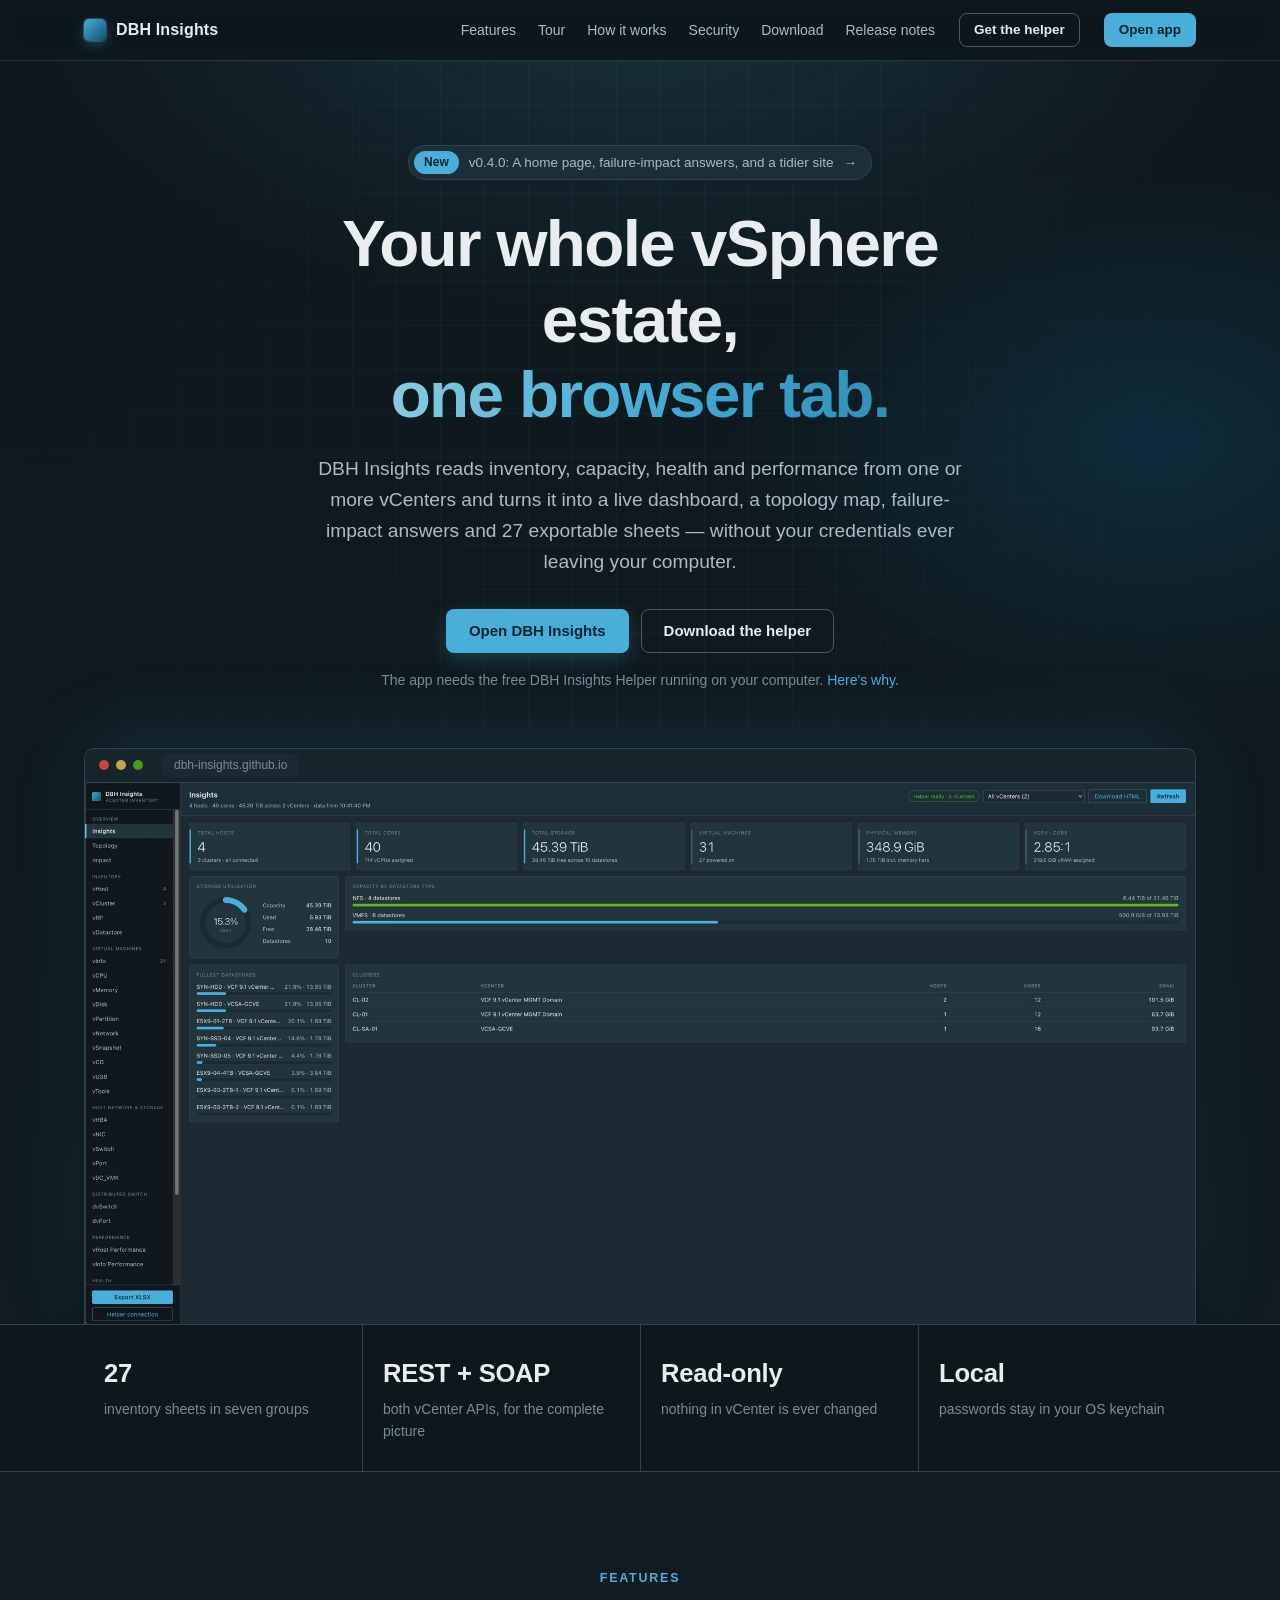
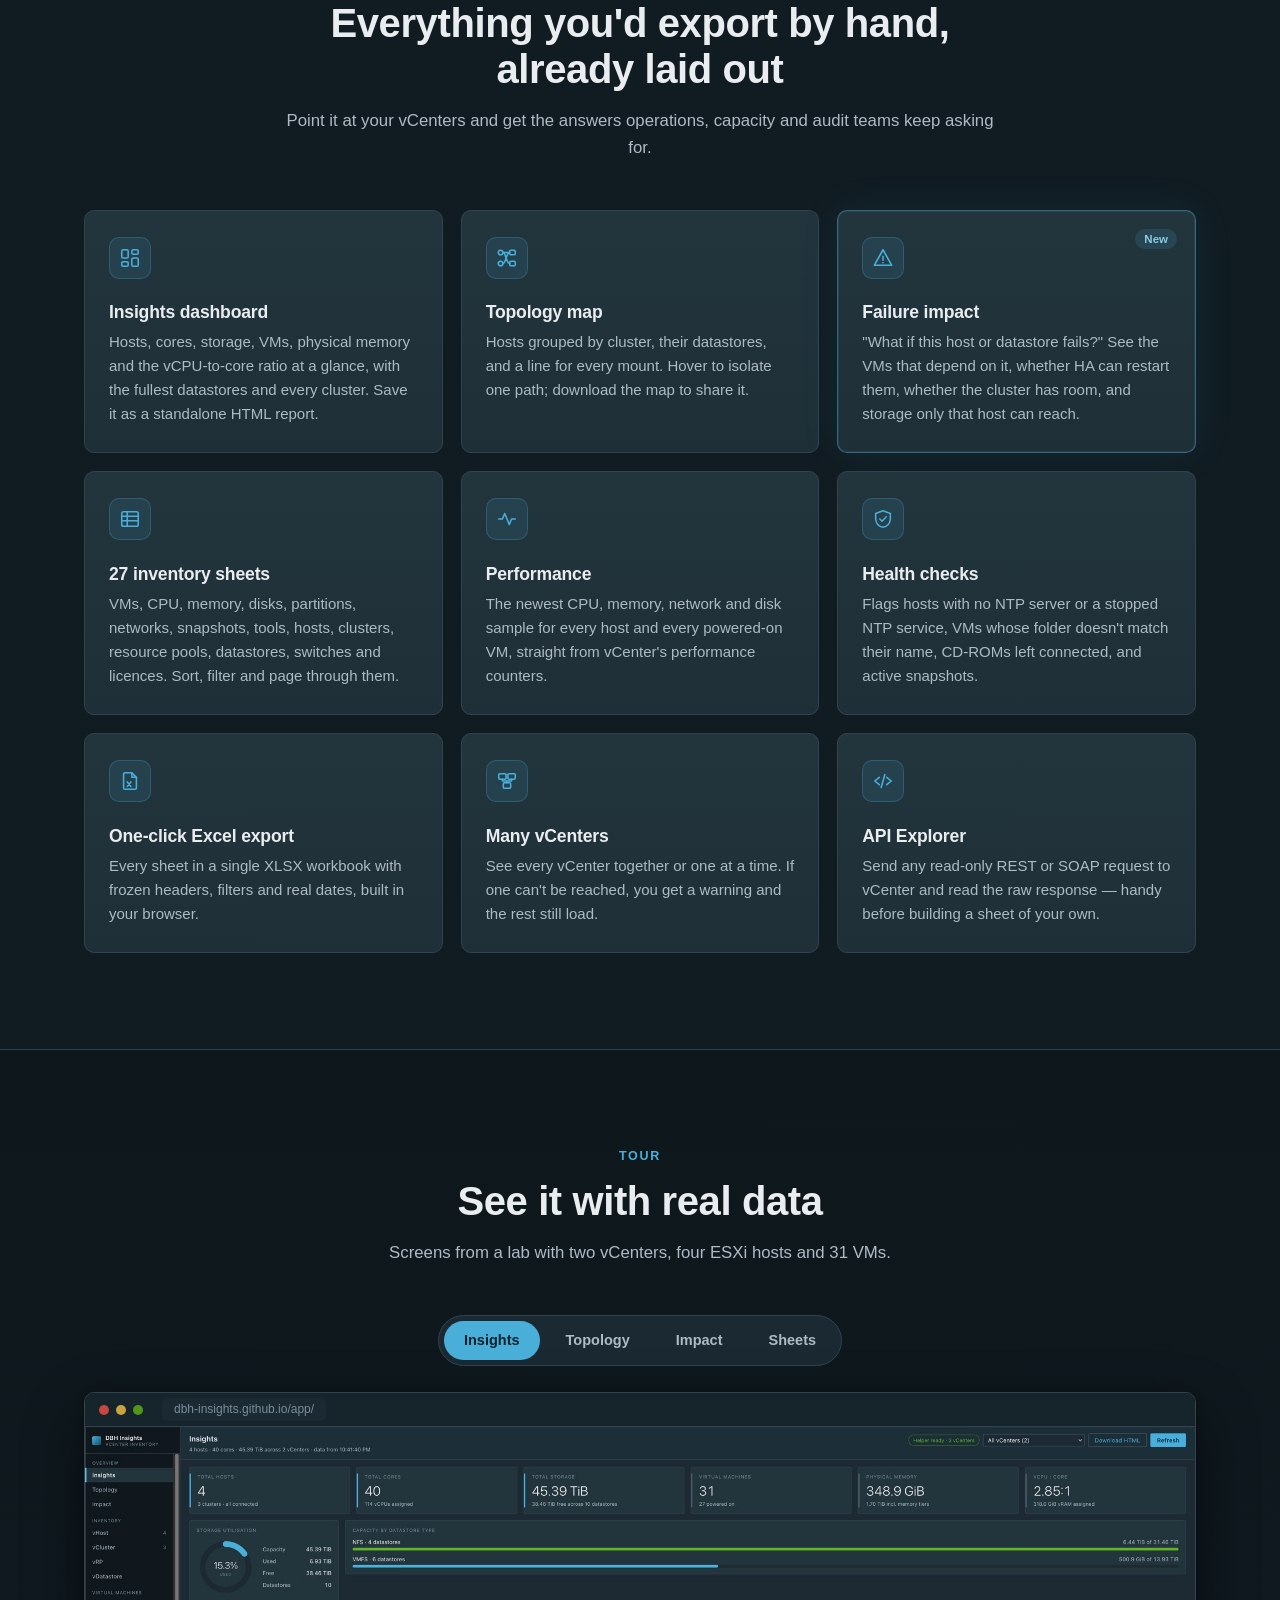
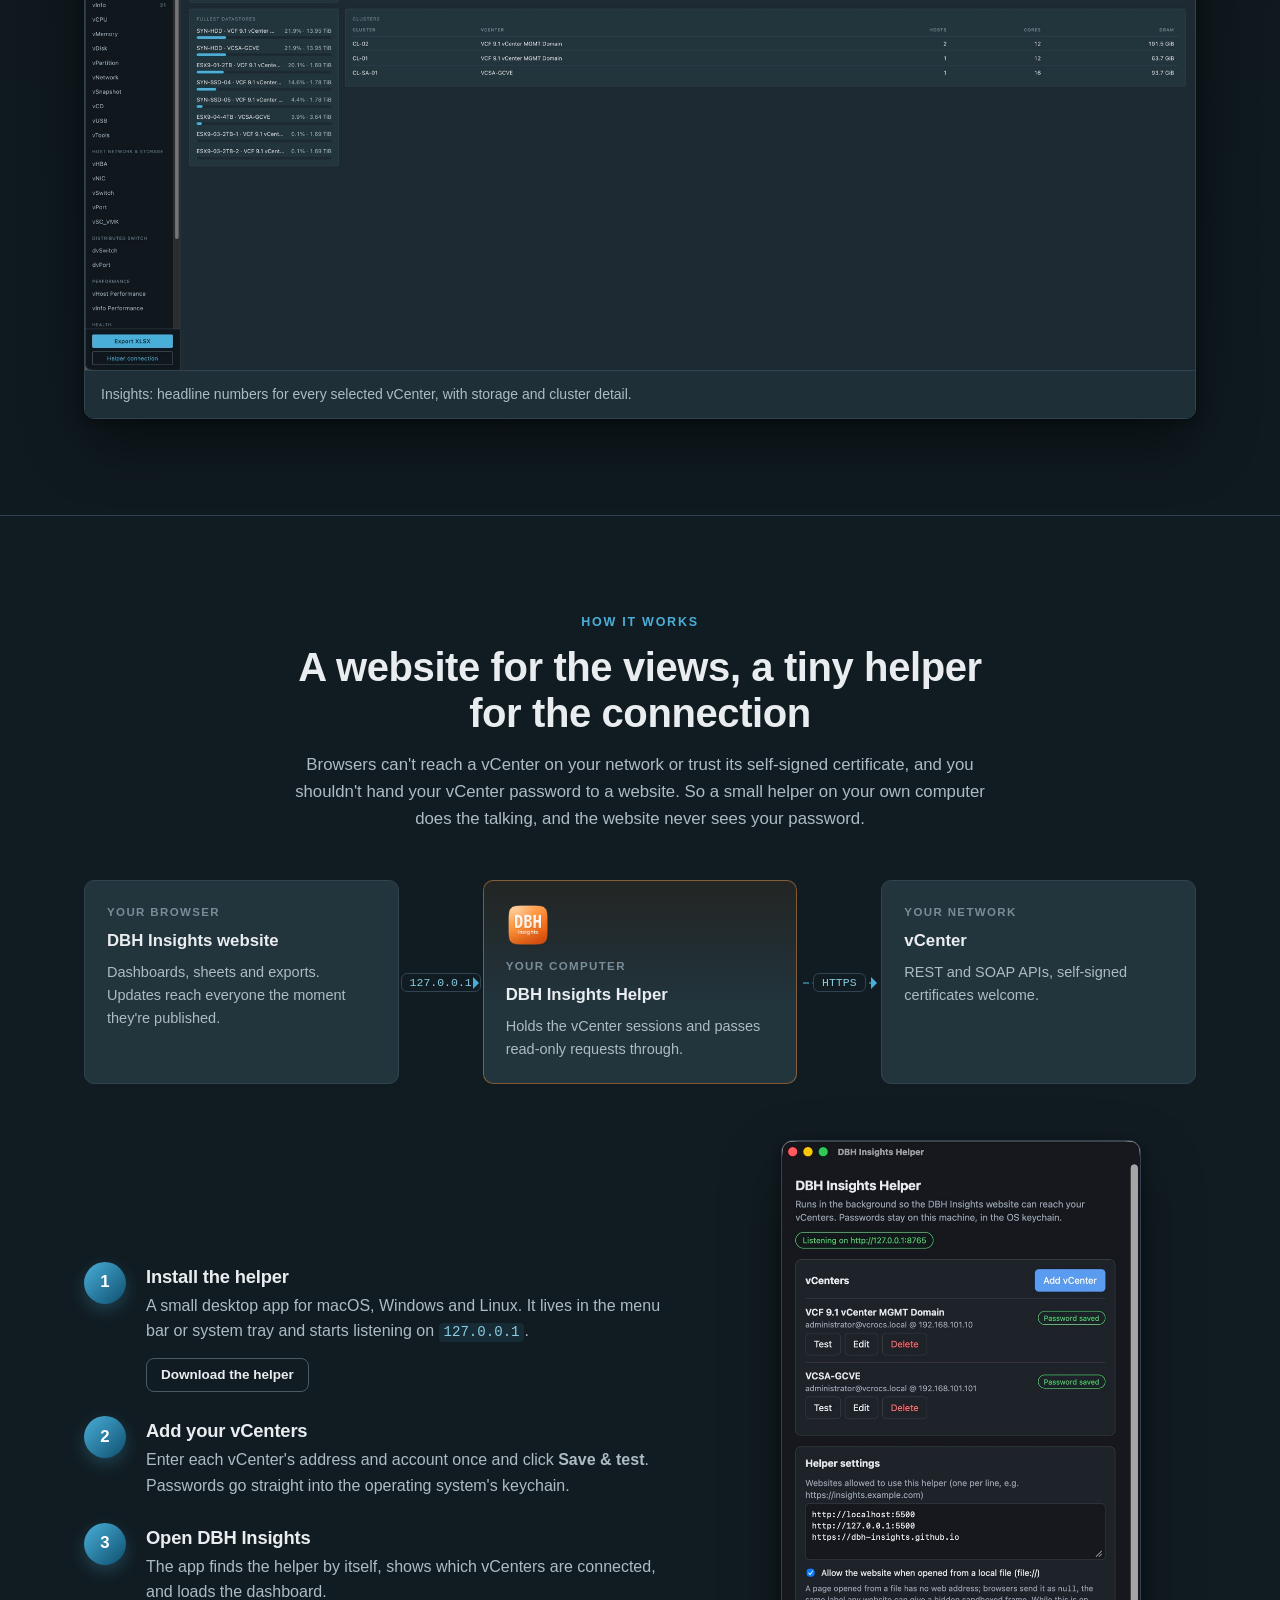
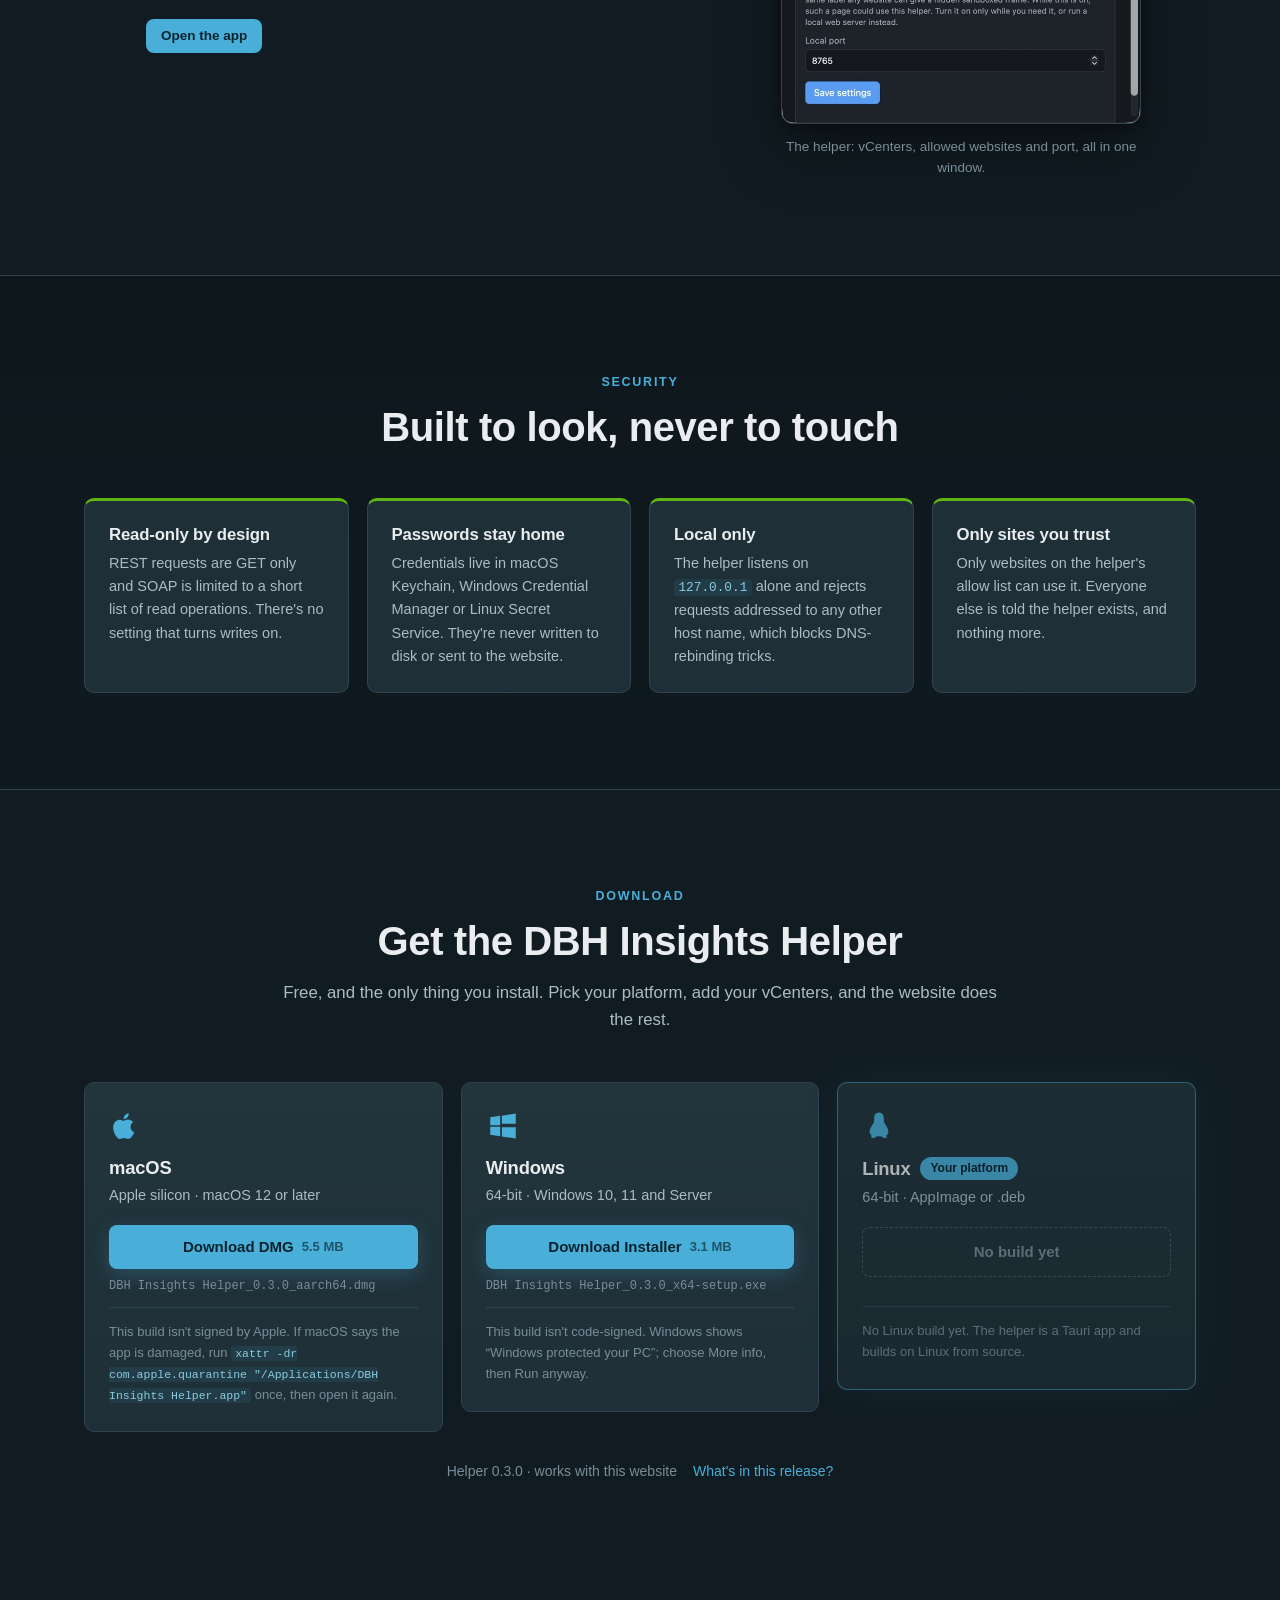
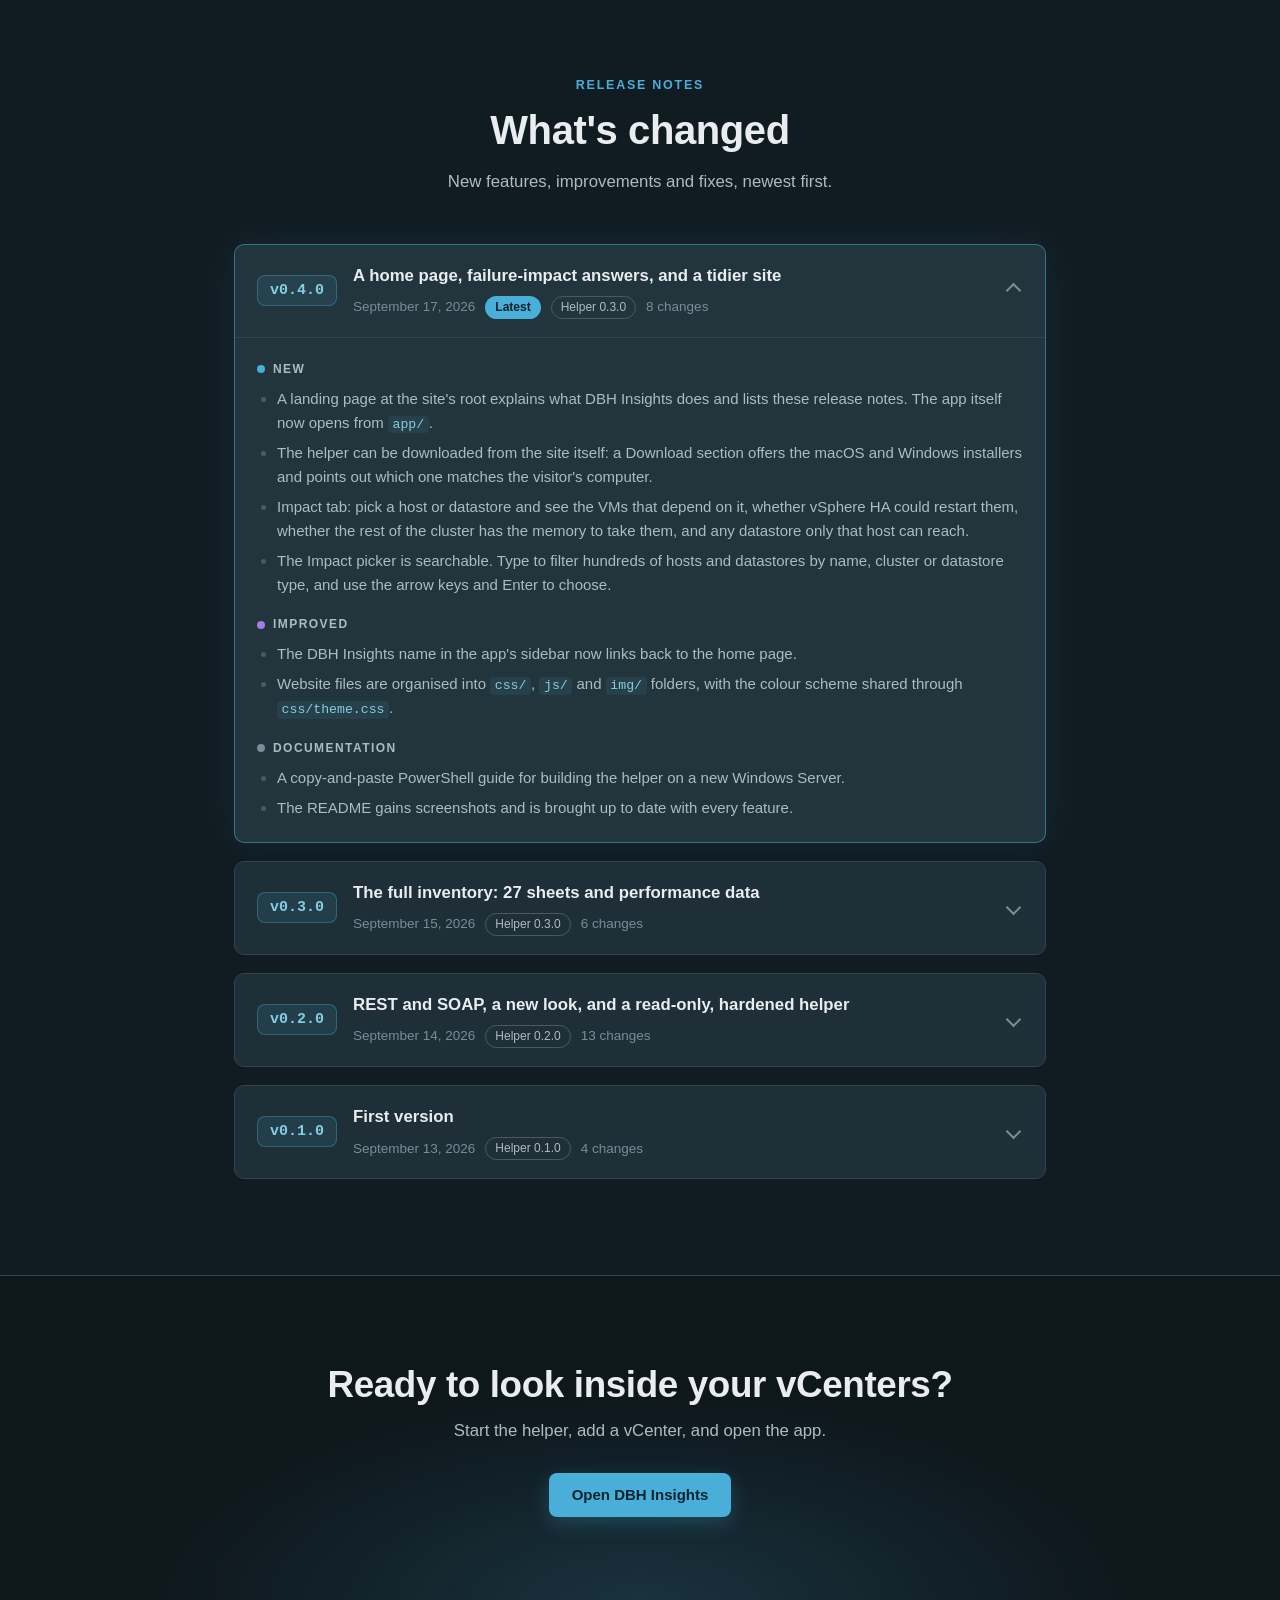
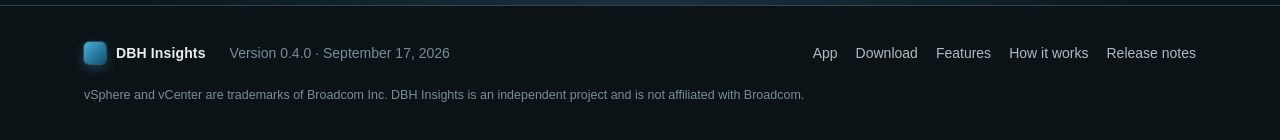
==== commit 1c8153a4: "09-17-2026" ====
--- a/index.html
+++ b/index.html
@@ -22,8 +22,10 @@
         <a href="#tour">Tour</a>
         <a href="#how">How it works</a>
         <a href="#security">Security</a>
+        <a href="#download">Download</a>
         <a href="#release-notes">Release notes</a>
       </nav>
+      <a class="btn btn-ghost btn-sm" href="#download">Get the helper</a>
       <a class="btn btn-primary btn-sm" href="app/index.html">Open app</a>
     </div>
   </header>
@@ -45,9 +47,9 @@
         </p>
         <div class="hero-actions">
           <a class="btn btn-primary" href="app/index.html">Open DBH Insights</a>
-          <a class="btn btn-ghost" href="#how">How it works</a>
-        </div>
-        <p class="hero-note">Needs the free DBH Insights Helper running on your computer. <a href="#how">Here's why.</a></p>
+          <a class="btn btn-ghost" href="#download">Download the helper</a>
+        </div>
+        <p class="hero-note">The app needs the free DBH Insights Helper running on your computer. <a href="#how">Here's why.</a></p>
       </div>
 
       <div class="wrap">
@@ -200,6 +202,7 @@
             <li>
               <h3>Install the helper</h3>
               <p>A small desktop app for macOS, Windows and Linux. It lives in the menu bar or system tray and starts listening on <code>127.0.0.1</code>.</p>
+              <a class="btn btn-ghost btn-sm" href="#download">Download the helper</a>
             </li>
             <li>
               <h3>Add your vCenters</h3>
@@ -248,6 +251,22 @@
       </div>
     </section>
 
+    <!-- Download -->
+    <section class="section" id="download">
+      <div class="wrap">
+        <header class="section-head">
+          <p class="eyebrow">Download</p>
+          <h2>Get the DBH Insights Helper</h2>
+          <p>Free, and the only thing you install. Pick your platform, add your vCenters, and the website does the rest.</p>
+        </header>
+        <div class="downloads" id="downloads"></div>
+        <p class="download-foot">
+          <span id="downloadVersion" class="muted"></span>
+          <a href="#release-notes">What's in this release?</a>
+        </p>
+      </div>
+    </section>
+
     <!-- Release notes -->
     <section class="section" id="release-notes">
       <div class="wrap wrap-narrow">
@@ -281,6 +300,7 @@
       <span class="muted" id="footerVersion"></span>
       <nav class="footer-links" aria-label="Footer">
         <a href="app/index.html">App</a>
+        <a href="#download">Download</a>
         <a href="#features">Features</a>
         <a href="#how">How it works</a>
         <a href="#release-notes">Release notes</a>
@@ -290,6 +310,7 @@
   </footer>
 
   <script src="js/release-notes.js"></script>
+  <script src="js/downloads.js"></script>
   <script src="js/landing.js"></script>
 </body>
 </html>
--- a/css/landing.css
+++ b/css/landing.css
@@ -392,6 +392,53 @@
 .sec-item h3 { font-size: 1.05rem; font-weight: 650; }
 .sec-item p { margin: 8px 0 0; color: var(--text-dim); font-size: 14.5px; }
 
+/* ---- downloads ---- */
+
+.downloads { display: grid; grid-template-columns: repeat(3, 1fr); gap: 18px; align-items: start; }
+.dl-card {
+  display: flex;
+  flex-direction: column;
+  align-items: flex-start;
+  padding: 26px 24px;
+  border-radius: var(--radius);
+  border: 1px solid var(--border);
+  background: linear-gradient(180deg, var(--surface) 0%, var(--surface-alt) 100%);
+  transition: transform 0.2s, border-color 0.2s, box-shadow 0.2s;
+}
+.dl-card:hover { transform: translateY(-3px); border-color: rgba(73, 175, 217, 0.5); box-shadow: 0 16px 36px rgba(0, 0, 0, 0.35); }
+.dl-card.mine { border-color: rgba(73, 175, 217, 0.6); box-shadow: 0 0 40px rgba(73, 175, 217, 0.1); }
+.dl-card.unavailable { opacity: 0.72; }
+.dl-card.unavailable:hover { transform: none; border-color: var(--border); box-shadow: none; }
+
+.dl-icon { width: 34px; height: 34px; fill: var(--accent); stroke: none; }
+.dl-head { display: flex; align-items: center; flex-wrap: wrap; gap: 10px; margin-top: 14px; }
+.dl-head h3 { font-size: 1.15rem; font-weight: 650; }
+.dl-note { margin: 6px 0 0; color: var(--text-dim); font-size: 14.5px; }
+
+.dl-btn { width: 100%; margin-top: 18px; }
+.dl-size { color: rgba(8, 35, 46, 0.65); font-weight: 600; font-size: 13px; }
+.dl-none {
+  display: inline-flex;
+  justify-content: center;
+  padding: 12px 22px;
+  border-radius: 8px;
+  border: 1px dashed var(--border-strong);
+  color: var(--text-faint);
+  font-weight: 600;
+  font-size: 15px;
+}
+.dl-file {
+  margin: 10px 0 0;
+  width: 100%;
+  color: var(--text-faint);
+  font: 12px ui-monospace, SFMono-Regular, Menlo, Consolas, monospace;
+  overflow-wrap: anywhere;
+}
+.dl-tip { margin: 14px 0 0; padding-top: 14px; border-top: 1px solid var(--border); color: var(--text-faint); font-size: 13px; }
+.dl-tip code { font-size: 11.5px; }
+
+.download-foot { display: flex; flex-wrap: wrap; justify-content: center; gap: 6px 16px; margin: 28px 0 0; font-size: 14px; }
+
 /* ---- release notes ---- */
 
 .releases { position: relative; display: flex; flex-direction: column; gap: 18px; }
@@ -487,6 +534,7 @@
 
 @media (max-width: 980px) {
   .features { grid-template-columns: repeat(2, 1fr); }
+  .downloads { grid-template-columns: repeat(2, 1fr); }
   .security { grid-template-columns: repeat(2, 1fr); }
   .stats-grid { grid-template-columns: repeat(2, 1fr); }
   .stat:nth-child(3) { border-left: 0; }
@@ -503,7 +551,8 @@
   .topnav-inner { justify-content: space-between; }
   .hero { padding-top: 56px; }
   .section { padding-block: 68px; }
-  .features, .security { grid-template-columns: 1fr; }
+  .features, .security, .downloads { grid-template-columns: 1fr; }
+  .topnav-inner .btn-ghost { display: none; }
   .shot-hero { margin-top: 40px; }
   .stat { padding: 20px 14px; }
   .stat strong { font-size: 1.25rem; }
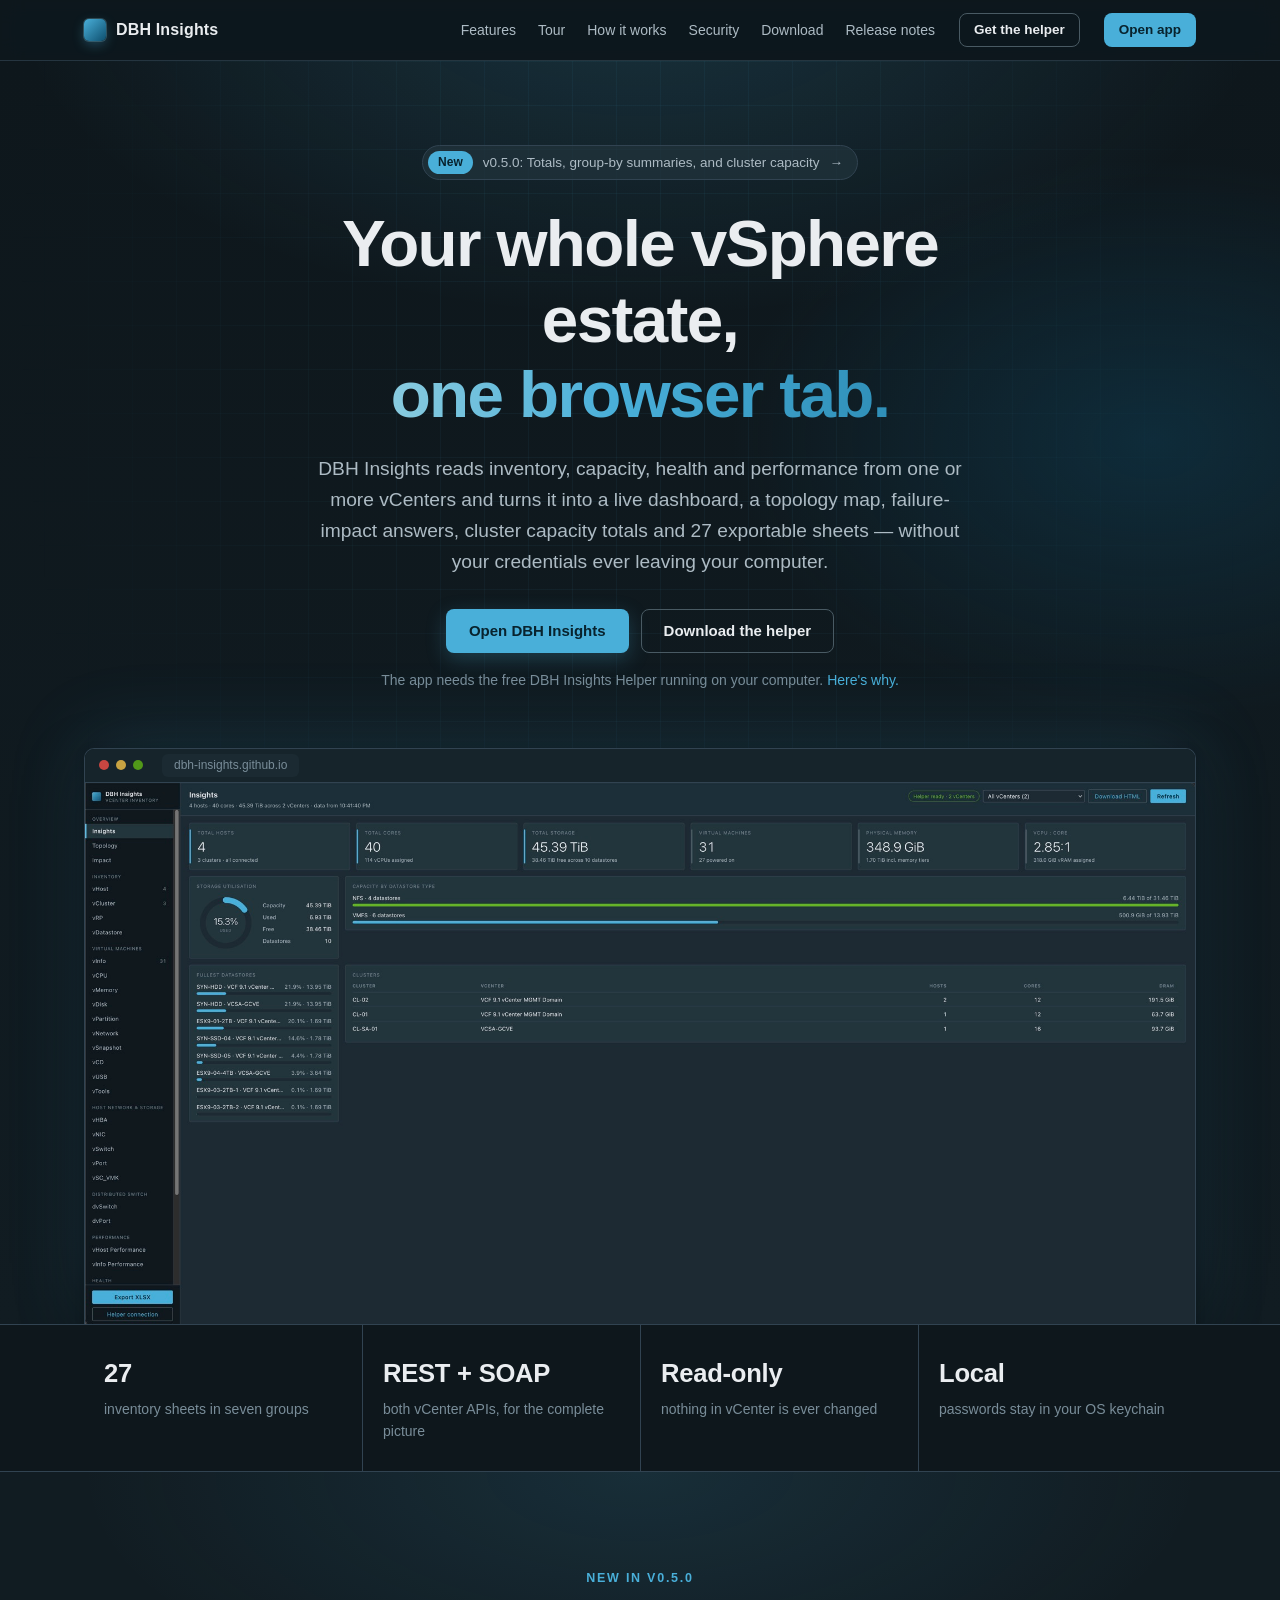
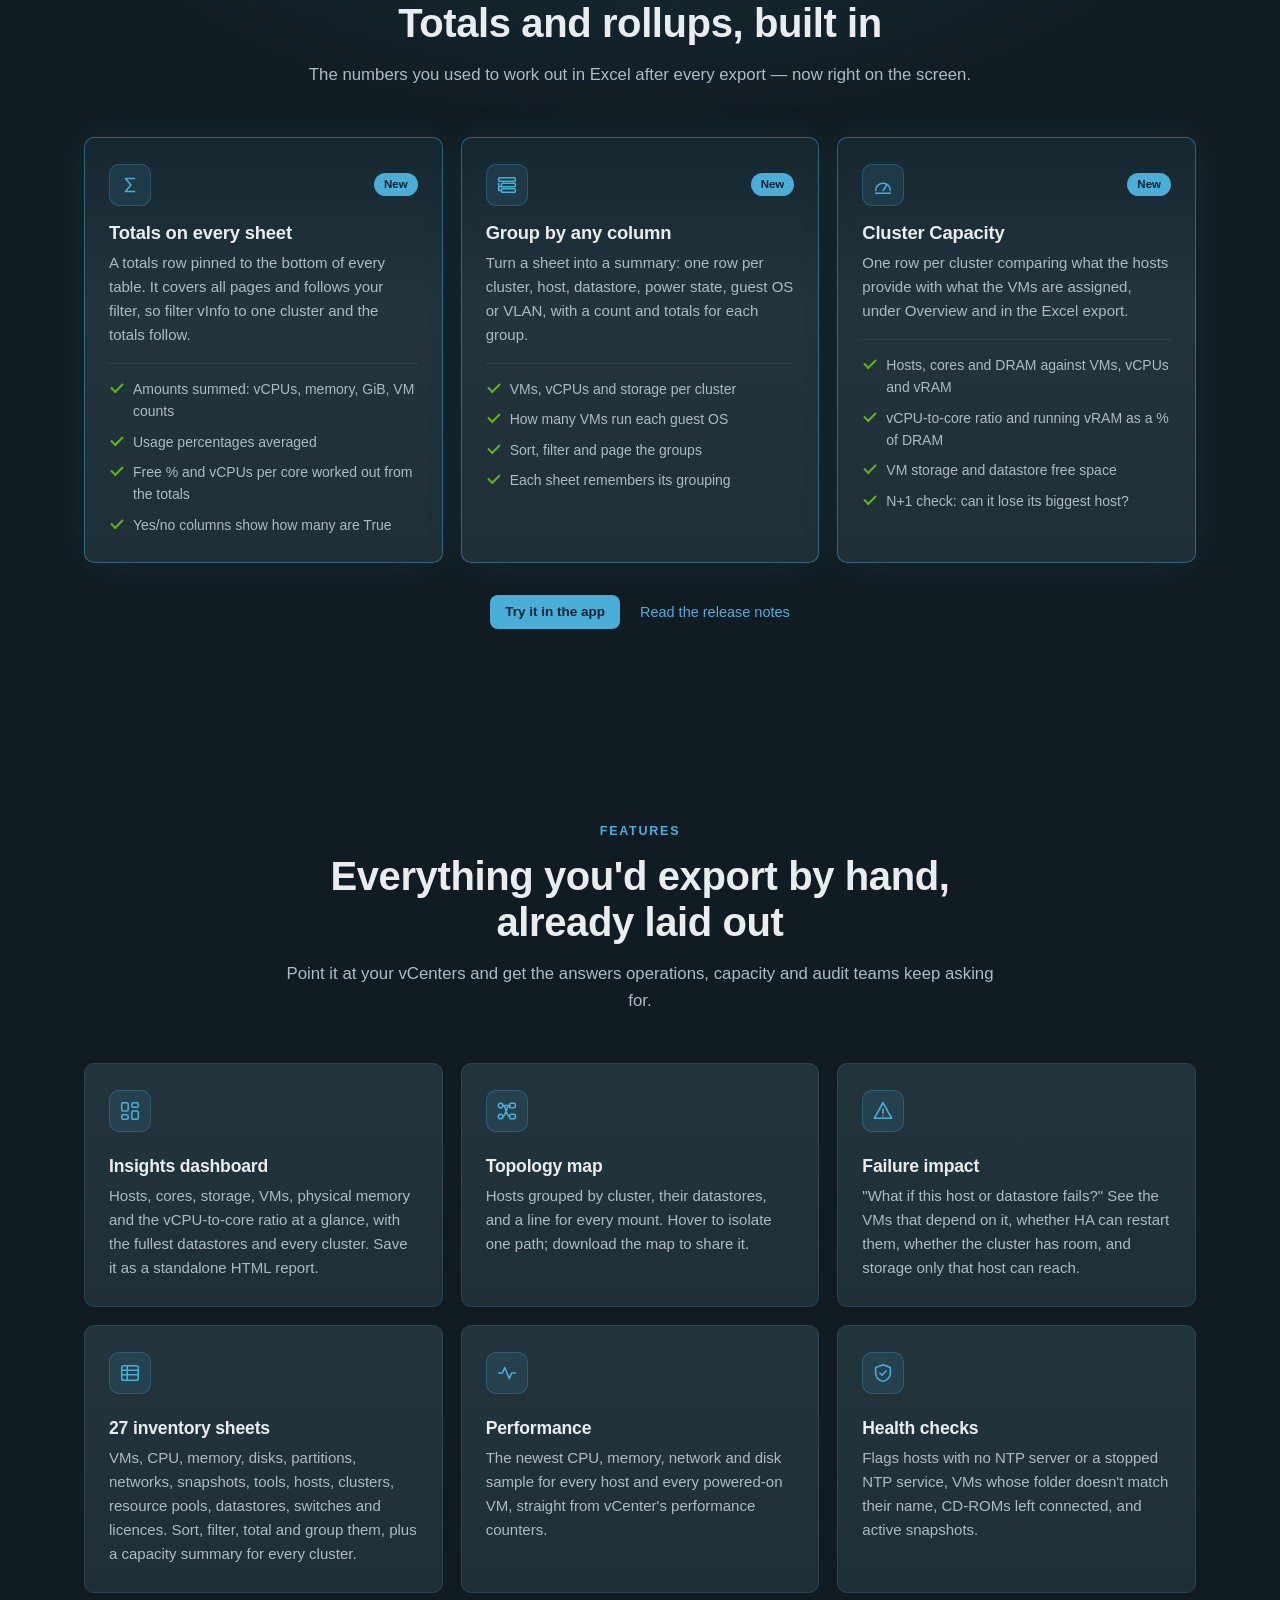
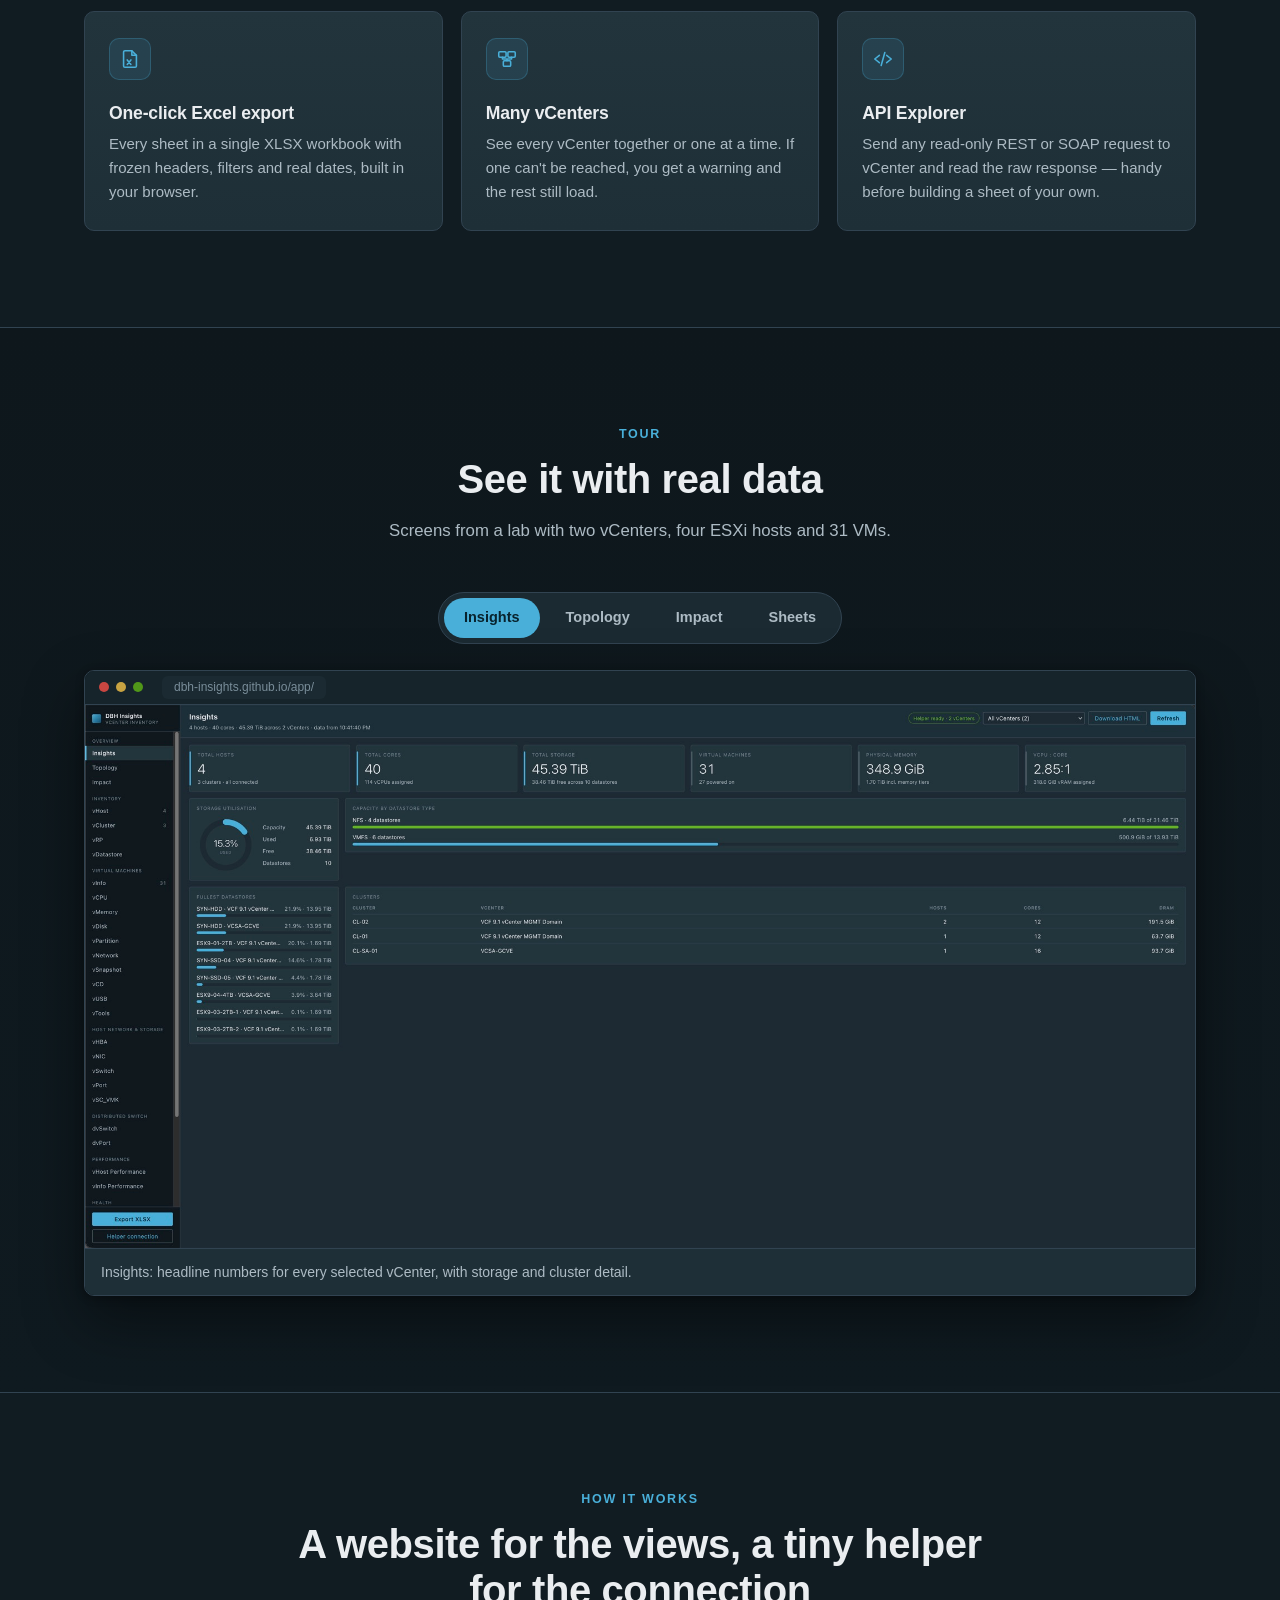
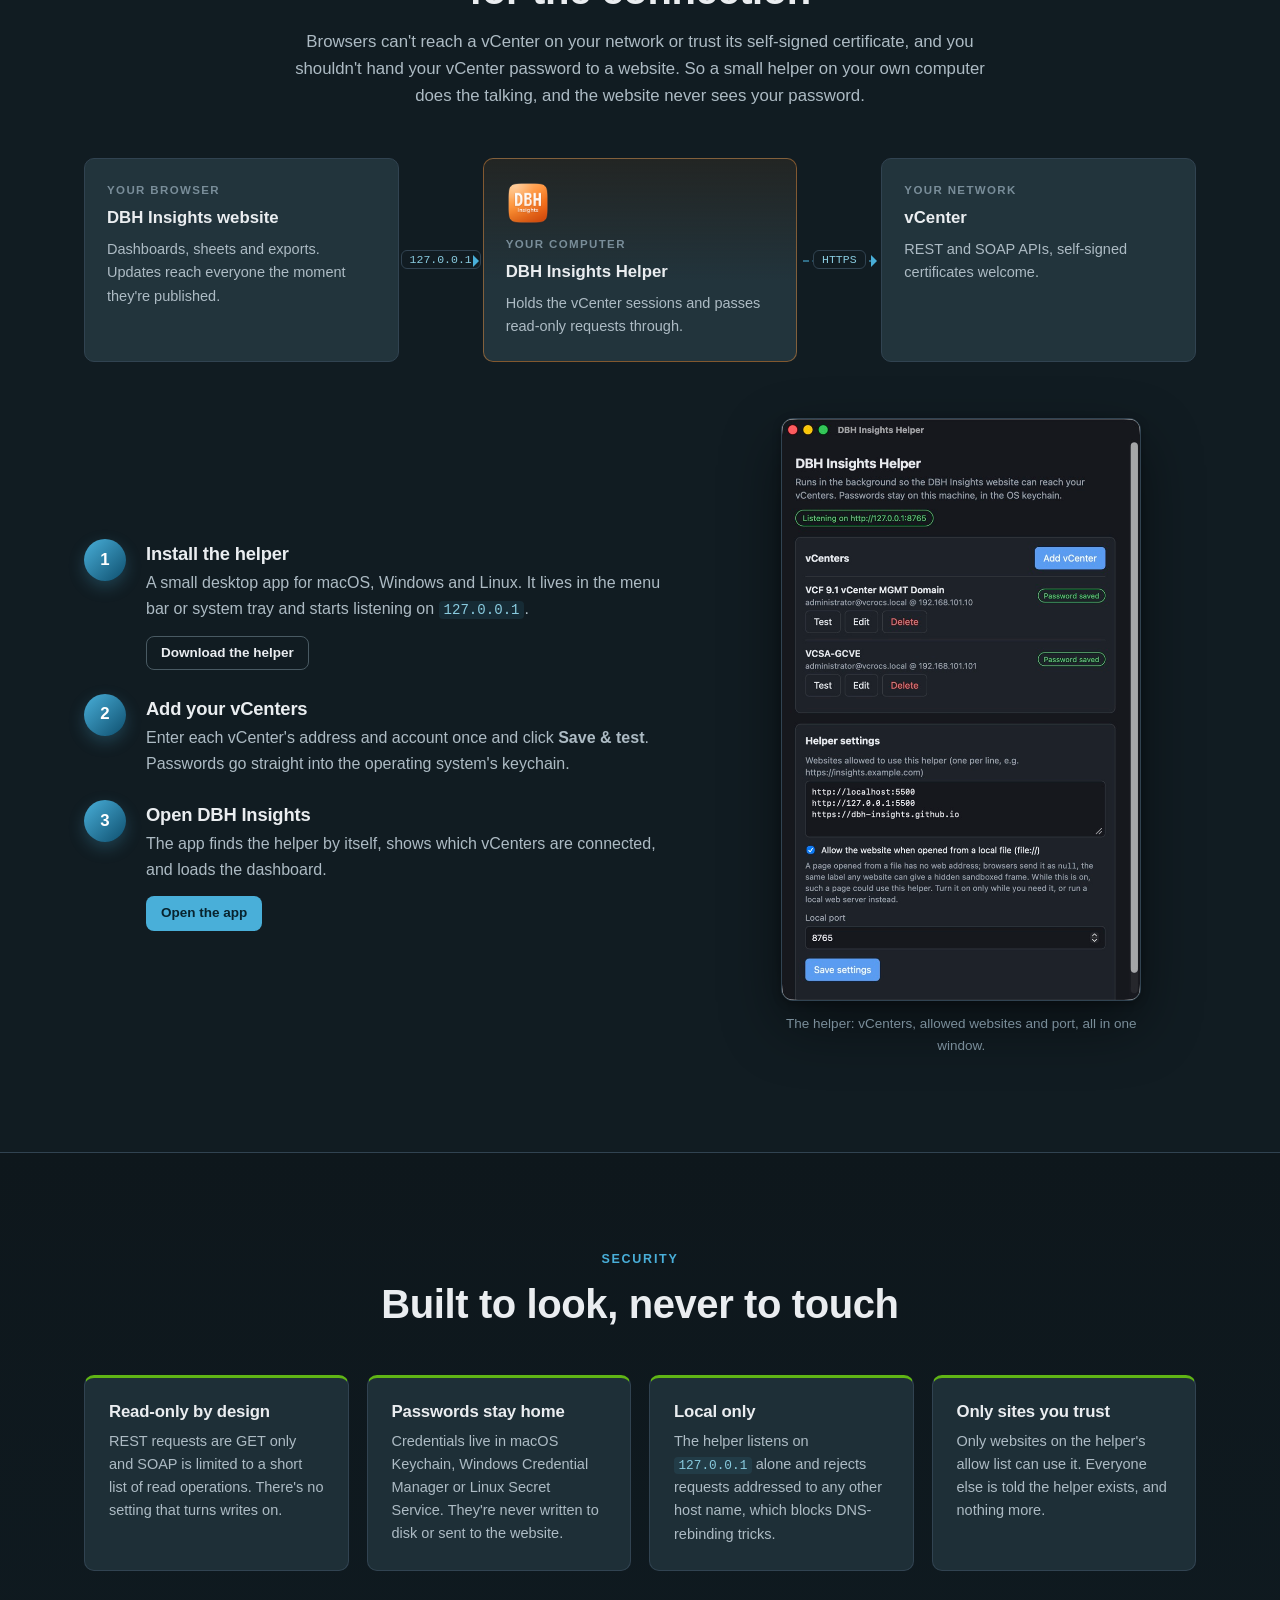
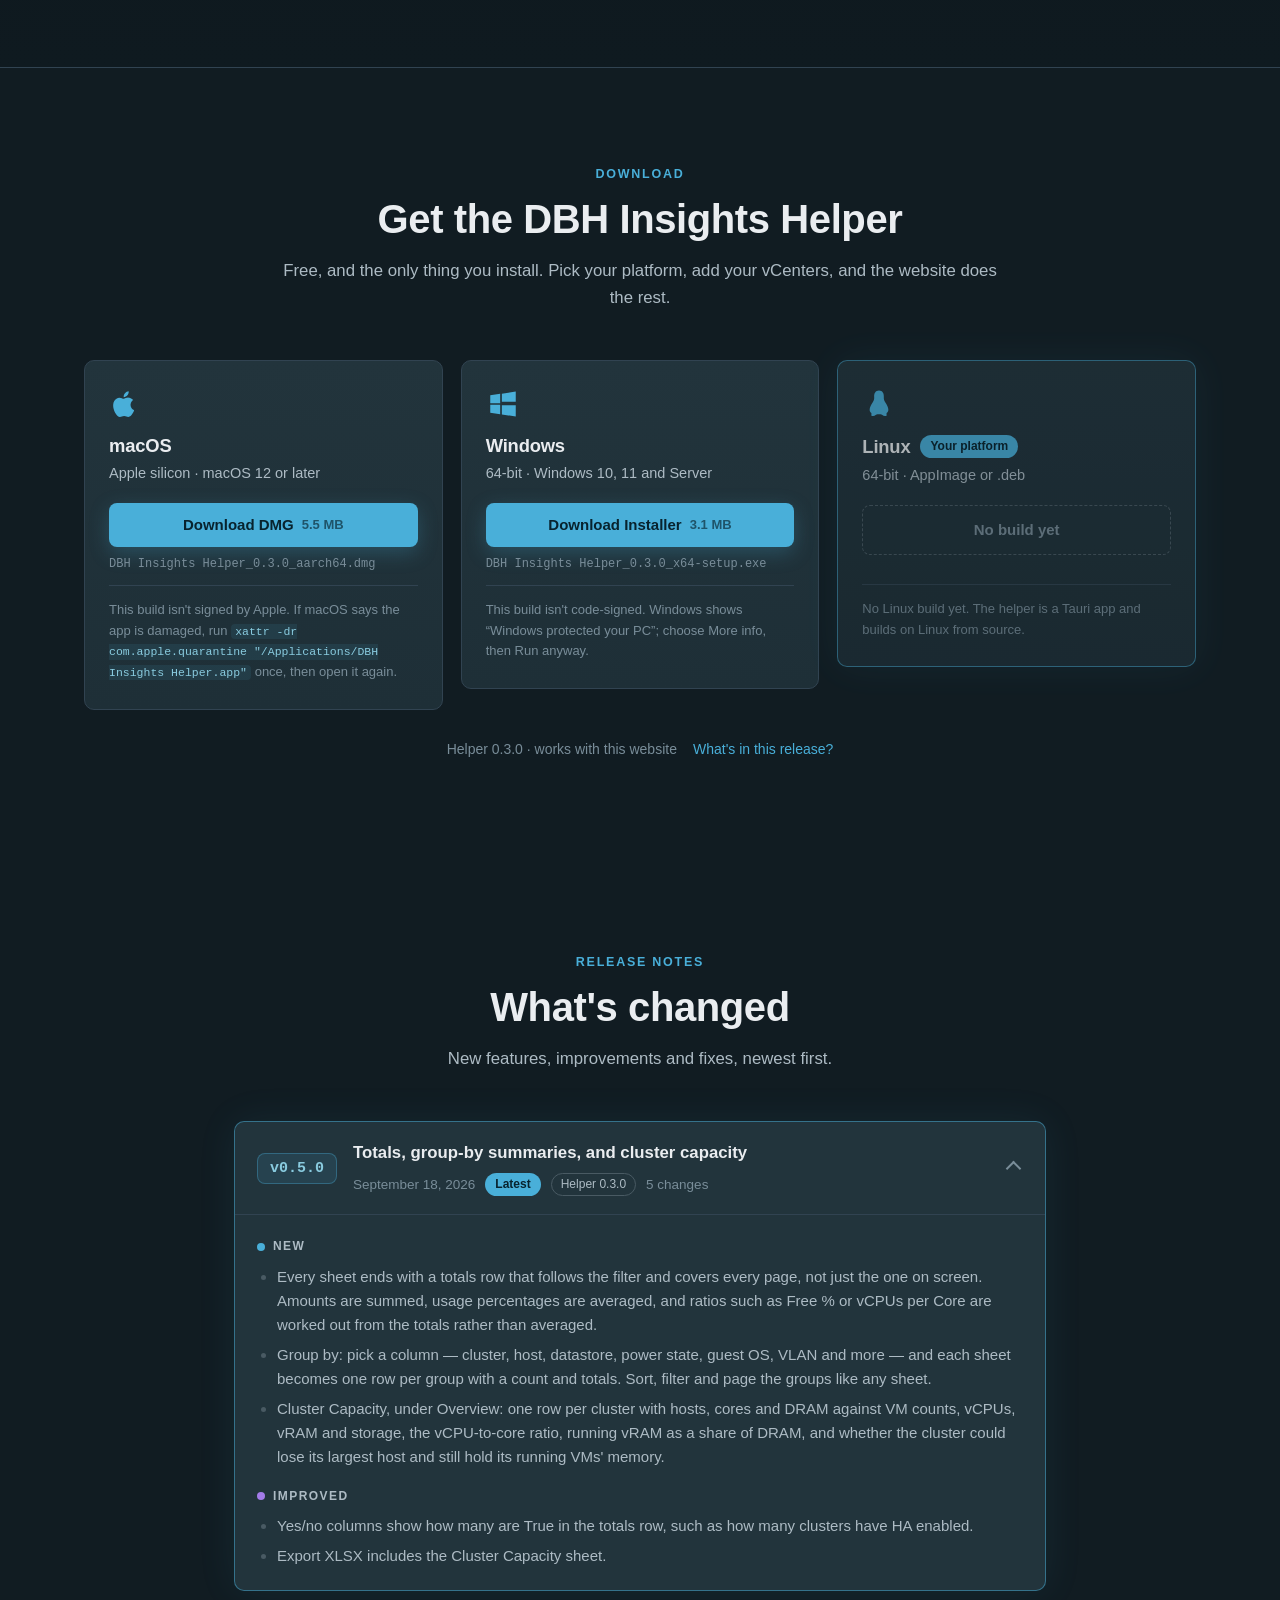
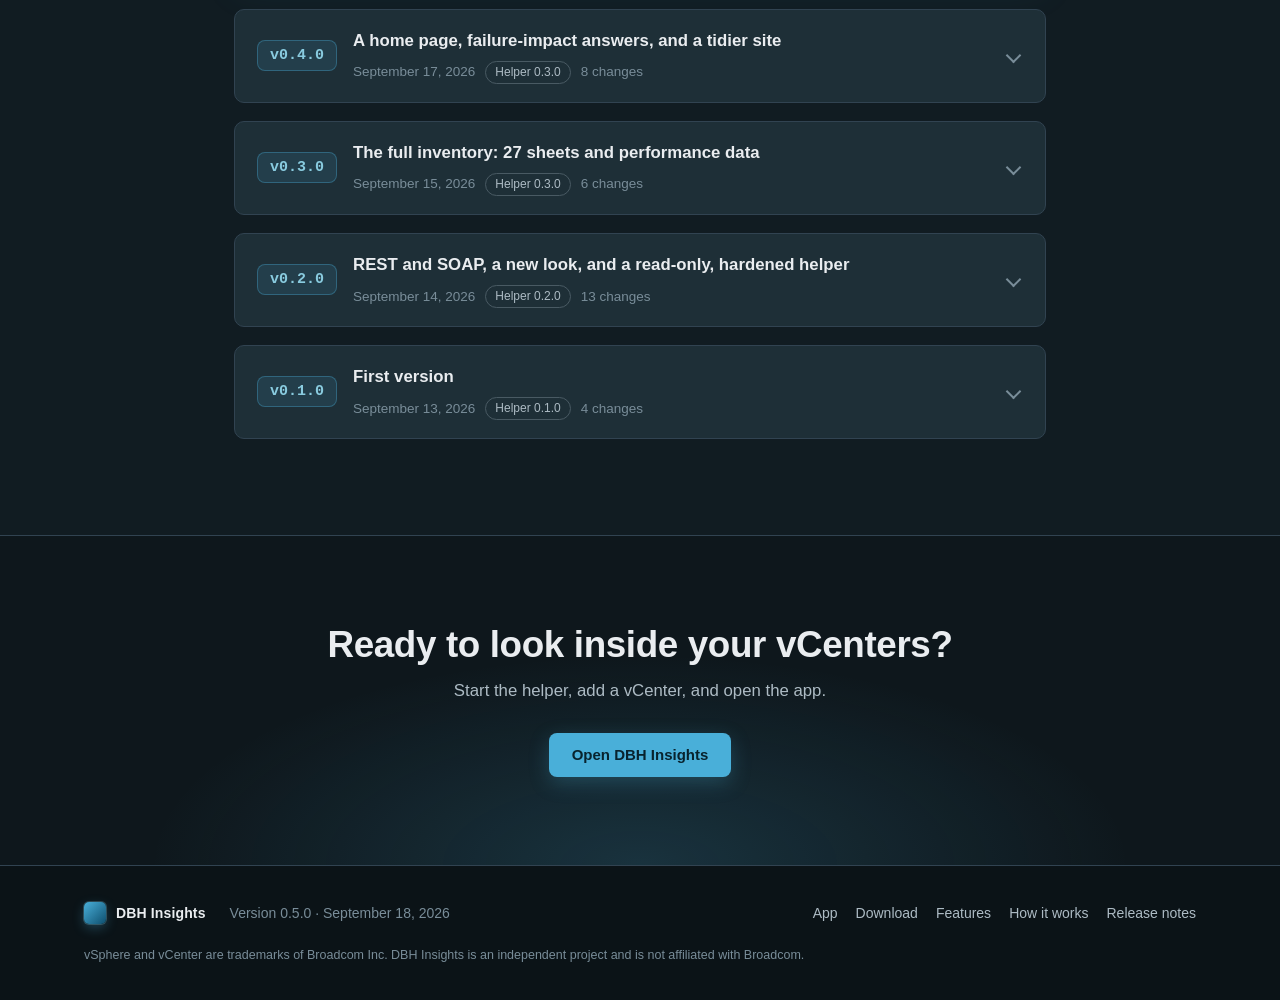
==== commit bef228fd: "09-18-2026" ====
--- a/index.html
+++ b/index.html
@@ -4,7 +4,7 @@
   <meta charset="utf-8">
   <meta name="viewport" content="width=device-width, initial-scale=1">
   <title>DBH Insights · vCenter inventory, capacity and failure impact in your browser</title>
-  <meta name="description" content="DBH Insights reads inventory, capacity, health and performance from your vCenters and turns it into a dashboard, a topology map, failure-impact answers and 27 exportable sheets. Read-only, and your credentials never leave your computer.">
+  <meta name="description" content="DBH Insights reads inventory, capacity, health and performance from your vCenters and turns it into a dashboard, a topology map, failure-impact answers, cluster capacity totals and 27 exportable sheets. Read-only, and your credentials never leave your computer.">
   <link rel="stylesheet" href="css/theme.css">
   <link rel="stylesheet" href="css/landing.css">
 </head>
@@ -42,7 +42,7 @@
         <h1>Your whole vSphere estate,<br><span class="grad">one browser tab.</span></h1>
         <p class="lead">
           DBH Insights reads inventory, capacity, health and performance from one or more vCenters and turns it
-          into a live dashboard, a topology map, failure-impact answers and 27 exportable sheets —
+          into a live dashboard, a topology map, failure-impact answers, cluster capacity totals and 27 exportable sheets —
           without your credentials ever leaving your computer.
         </p>
         <div class="hero-actions">
@@ -71,6 +71,62 @@
       </div>
     </section>
 
+    <!-- What's new -->
+    <section class="section section-new" id="whats-new">
+      <div class="wrap">
+        <header class="section-head">
+          <p class="eyebrow">New in v0.5.0</p>
+          <h2>Totals and rollups, built in</h2>
+          <p>The numbers you used to work out in Excel after every export — now right on the screen.</p>
+        </header>
+        <div class="new-grid">
+          <article class="new-card">
+            <div class="new-card-top">
+              <svg class="icon" viewBox="0 0 24 24" aria-hidden="true"><path d="M17 5H7l6 7-6 7h10"/></svg>
+              <span class="new-tag">New</span>
+            </div>
+            <h3>Totals on every sheet</h3>
+            <p>A totals row pinned to the bottom of every table. It covers all pages and follows your filter, so filter vInfo to one cluster and the totals follow.</p>
+            <ul class="ticks">
+              <li>Amounts summed: vCPUs, memory, GiB, VM counts</li>
+              <li>Usage percentages averaged</li>
+              <li>Free % and vCPUs per core worked out from the totals</li>
+              <li>Yes/no columns show how many are True</li>
+            </ul>
+          </article>
+          <article class="new-card">
+            <div class="new-card-top">
+              <svg class="icon" viewBox="0 0 24 24" aria-hidden="true"><rect x="3" y="4" width="18" height="4" rx="1"/><rect x="6" y="10" width="15" height="4" rx="1"/><rect x="6" y="16" width="15" height="4" rx="1"/><path d="M3 10v8h3M3 14h3"/></svg>
+              <span class="new-tag">New</span>
+            </div>
+            <h3>Group by any column</h3>
+            <p>Turn a sheet into a summary: one row per cluster, host, datastore, power state, guest OS or VLAN, with a count and totals for each group.</p>
+            <ul class="ticks">
+              <li>VMs, vCPUs and storage per cluster</li>
+              <li>How many VMs run each guest OS</li>
+              <li>Sort, filter and page the groups</li>
+              <li>Each sheet remembers its grouping</li>
+            </ul>
+          </article>
+          <article class="new-card">
+            <div class="new-card-top">
+              <svg class="icon" viewBox="0 0 24 24" aria-hidden="true"><path d="M4 18a8 8 0 1 1 16 0"/><path d="m12 18 4-6"/><path d="M4 21h16"/></svg>
+              <span class="new-tag">New</span>
+            </div>
+            <h3>Cluster Capacity</h3>
+            <p>One row per cluster comparing what the hosts provide with what the VMs are assigned, under Overview and in the Excel export.</p>
+            <ul class="ticks">
+              <li>Hosts, cores and DRAM against VMs, vCPUs and vRAM</li>
+              <li>vCPU-to-core ratio and running vRAM as a % of DRAM</li>
+              <li>VM storage and datastore free space</li>
+              <li>N+1 check: can it lose its biggest host?</li>
+            </ul>
+          </article>
+        </div>
+        <p class="new-foot"><a class="btn btn-primary btn-sm" href="app/index.html">Try it in the app</a> <a href="#v0.5.0">Read the release notes</a></p>
+      </div>
+    </section>
+
     <!-- Features -->
     <section class="section" id="features">
       <div class="wrap">
@@ -91,7 +147,7 @@
             <h3>Topology map</h3>
             <p>Hosts grouped by cluster, their datastores, and a line for every mount. Hover to isolate one path; download the map to share it.</p>
           </article>
-          <article class="feature feature-accent">
+          <article class="feature">
             <svg class="icon" viewBox="0 0 24 24" aria-hidden="true"><path d="M12 3 2.5 20h19L12 3Z"/><path d="M12 10v4.5M12 17.2v.1"/></svg>
             <h3>Failure impact</h3>
             <p>"What if this host or datastore fails?" See the VMs that depend on it, whether HA can restart them, whether the cluster has room, and storage only that host can reach.</p>
@@ -99,7 +155,7 @@
           <article class="feature">
             <svg class="icon" viewBox="0 0 24 24" aria-hidden="true"><rect x="3" y="4" width="18" height="16" rx="2"/><path d="M3 9h18M3 14h18M9 4v16"/></svg>
             <h3>27 inventory sheets</h3>
-            <p>VMs, CPU, memory, disks, partitions, networks, snapshots, tools, hosts, clusters, resource pools, datastores, switches and licences. Sort, filter and page through them.</p>
+            <p>VMs, CPU, memory, disks, partitions, networks, snapshots, tools, hosts, clusters, resource pools, datastores, switches and licences. Sort, filter, total and group them, plus a capacity summary for every cluster.</p>
           </article>
           <article class="feature">
             <svg class="icon" viewBox="0 0 24 24" aria-hidden="true"><path d="M3 12h4l2.5-6 5 12 2.5-6h4"/></svg>
--- a/css/landing.css
+++ b/css/landing.css
@@ -238,6 +238,52 @@
 }
 .section-head h2 { font-size: clamp(1.8rem, 3.4vw, 2.5rem); font-weight: 700; }
 .section-head p:not(.eyebrow) { margin: 16px 0 0; color: var(--text-dim); font-size: 1.05rem; }
+
+/* ---- what's new ---- */
+
+.section-new {
+  position: relative;
+  background:
+    radial-gradient(800px 360px at 50% 0%, rgba(73, 175, 217, 0.12), transparent 70%),
+    var(--page-bg);
+}
+.new-grid { display: grid; grid-template-columns: repeat(3, 1fr); gap: 18px; }
+.new-card {
+  display: flex;
+  flex-direction: column;
+  padding: 26px 24px;
+  border-radius: var(--radius);
+  border: 1px solid rgba(73, 175, 217, 0.45);
+  background: linear-gradient(180deg, rgba(73, 175, 217, 0.08) 0%, var(--surface) 38%, var(--surface-alt) 100%);
+  box-shadow: 0 0 40px rgba(73, 175, 217, 0.08);
+  transition: transform 0.2s, box-shadow 0.2s;
+}
+.new-card:hover { transform: translateY(-3px); box-shadow: 0 16px 40px rgba(0, 0, 0, 0.35), 0 0 40px rgba(73, 175, 217, 0.12); }
+.new-card-top { display: flex; align-items: center; justify-content: space-between; }
+.new-tag {
+  padding: 2px 10px;
+  border-radius: 999px;
+  background: var(--accent);
+  color: #08232e;
+  font-size: 11.5px;
+  font-weight: 700;
+}
+.new-card h3 { font-size: 1.15rem; font-weight: 650; margin-top: 16px; }
+.new-card > p { margin: 8px 0 0; color: var(--text-dim); font-size: 15px; }
+.ticks { list-style: none; margin: 16px 0 0; padding: 14px 0 0; border-top: 1px solid var(--border); display: flex; flex-direction: column; gap: 8px; }
+.ticks li { position: relative; padding-left: 24px; color: var(--text-dim); font-size: 14px; }
+.ticks li::before {
+  content: "";
+  position: absolute;
+  left: 2px;
+  top: 5px;
+  width: 10px;
+  height: 5px;
+  border-left: 2px solid var(--success);
+  border-bottom: 2px solid var(--success);
+  transform: rotate(-45deg);
+}
+.new-foot { display: flex; flex-wrap: wrap; align-items: center; justify-content: center; gap: 12px 20px; margin: 32px 0 0; font-size: 14.5px; }
 
 /* ---- features ---- */
 
@@ -535,6 +581,7 @@
 @media (max-width: 980px) {
   .features { grid-template-columns: repeat(2, 1fr); }
   .downloads { grid-template-columns: repeat(2, 1fr); }
+  .new-grid { grid-template-columns: 1fr; max-width: 640px; margin: 0 auto; }
   .security { grid-template-columns: repeat(2, 1fr); }
   .stats-grid { grid-template-columns: repeat(2, 1fr); }
   .stat:nth-child(3) { border-left: 0; }
